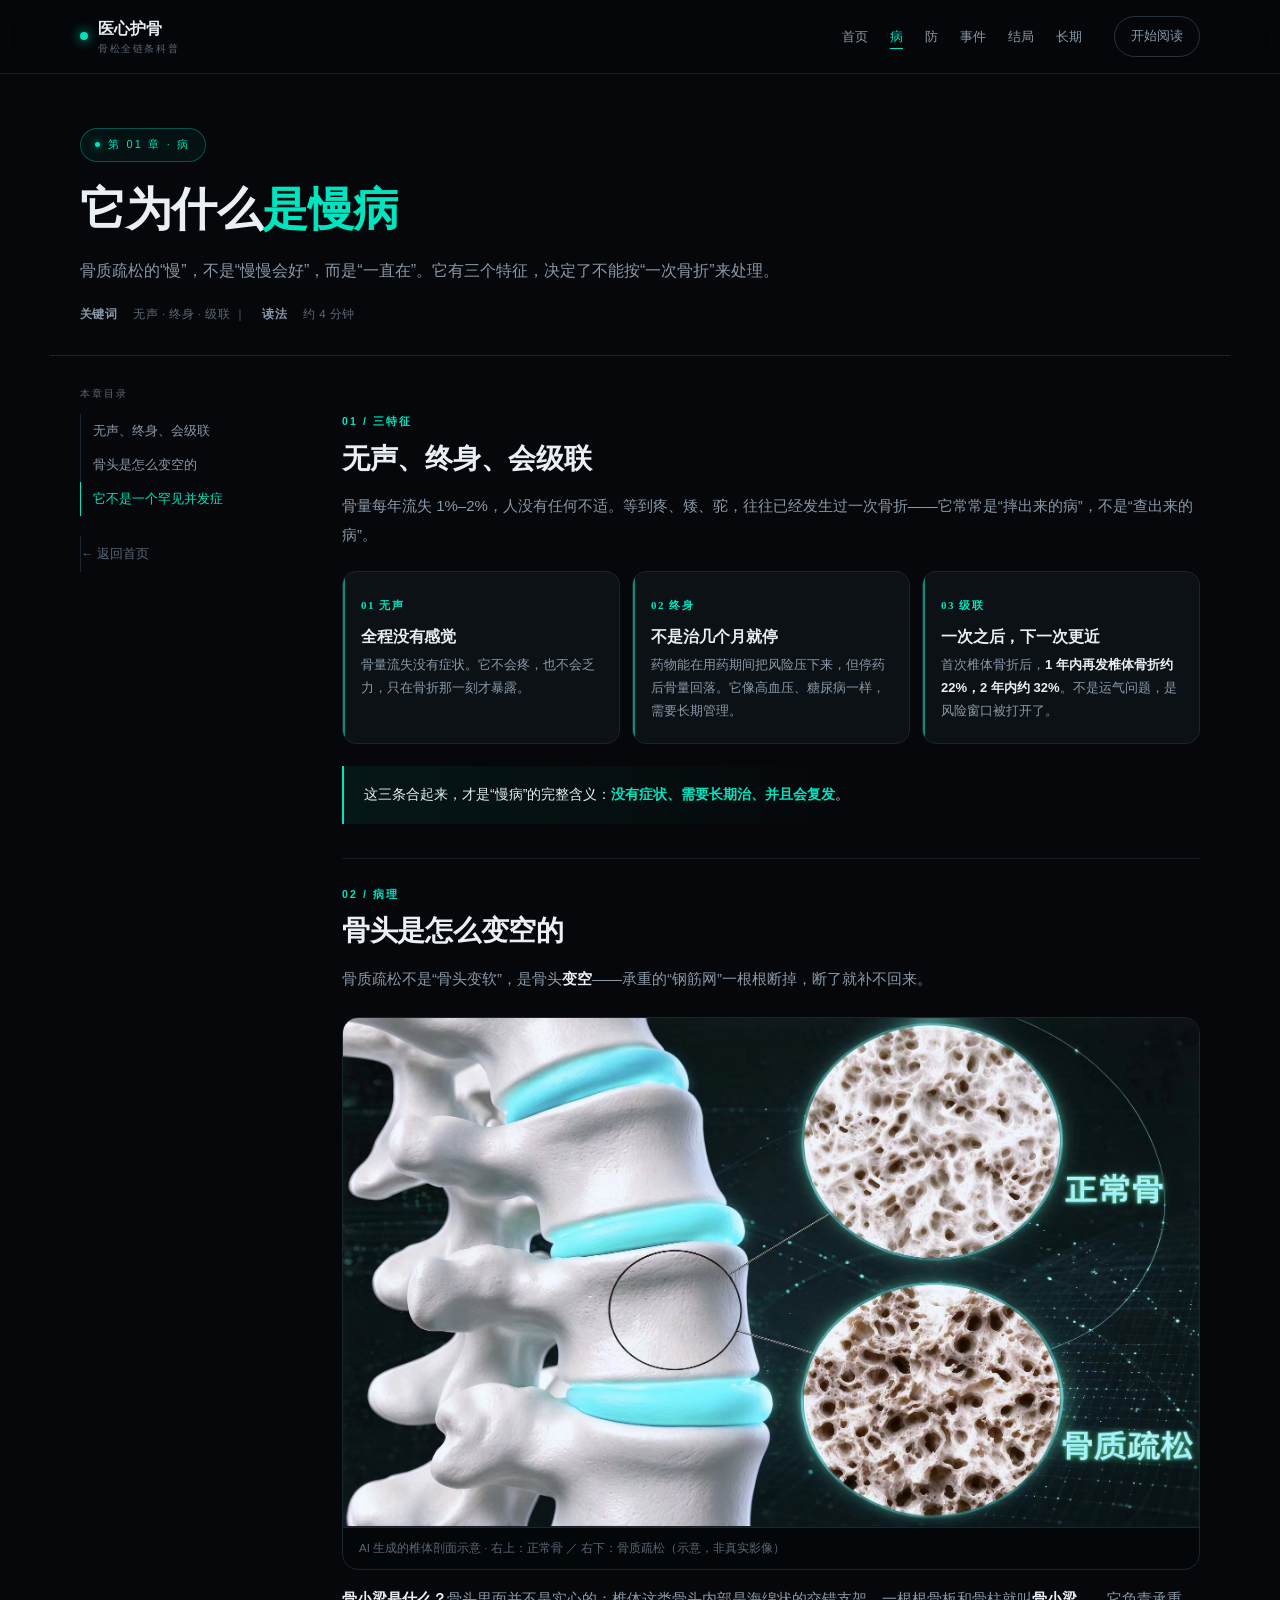
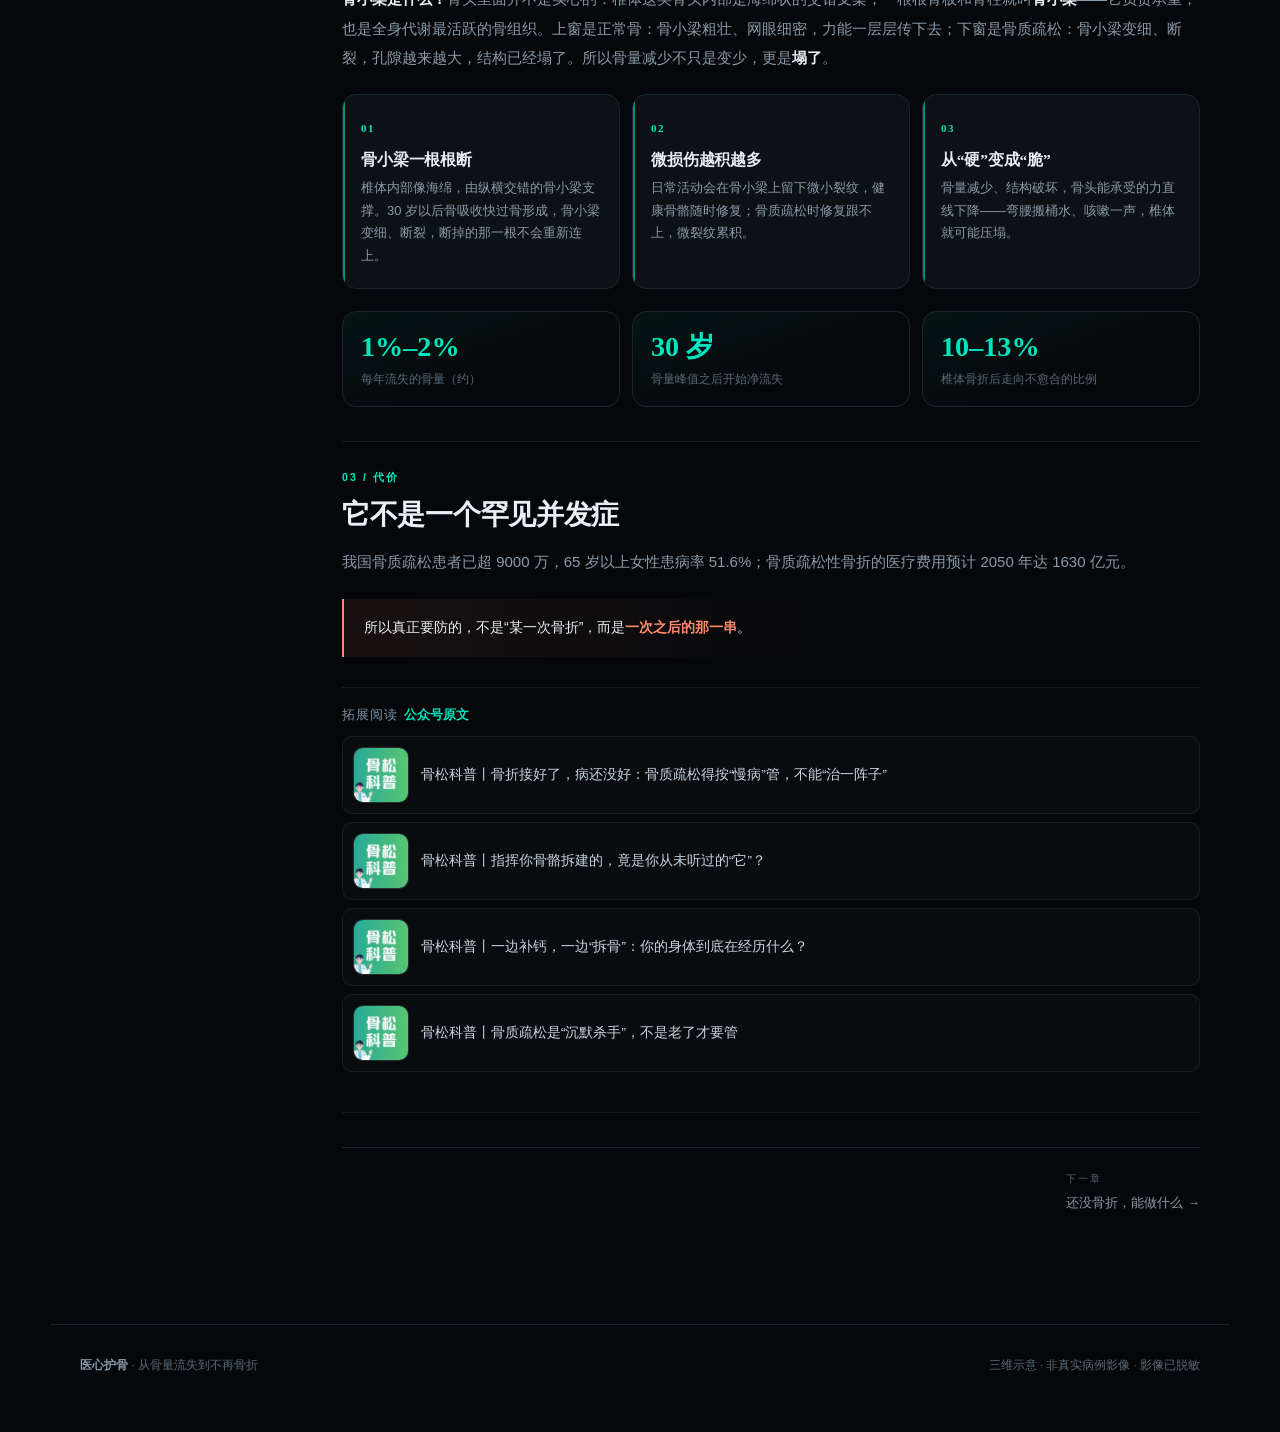
==== ch1.html @ b63da4af "推文页：加 JS 兜底窄屏样式，卡片链接加版本号防缓存" ====
<!DOCTYPE html>
<html lang="zh-CN">
<head>
<meta charset="utf-8">
<meta name="viewport" content="width=device-width,initial-scale=1,viewport-fit=cover">
<title>01 病 · 它为什么是慢病 | 从骨量流失到不再骨折</title>
<meta name="description" content="骨质疏松的三个特征：无声、终身、会级联；以及骨头是怎么一点点变空的。">
<meta property="og:title" content="01 病 · 它为什么是慢病 | 从骨量流失到不再骨折">
<meta property="og:description" content="骨质疏松的三个特征：无声、终身、会级联；以及骨头是怎么一点点变空的。">
<meta property="og:image" content="assets/hero_poster.jpg">
<link rel="stylesheet" href="assets/css/site.css">
<style>
.extread{margin:30px 0 6px;border-top:1px solid rgba(255,255,255,.08);padding-top:16px}
.extread-hd{font-size:12.5px;letter-spacing:.08em;color:#7E93A6;margin-bottom:10px}
.extread-hd b{color:#00E5C0;font-weight:600;margin-left:6px;letter-spacing:0}
.extread ul{list-style:none;margin:0;padding:0;display:grid;gap:8px}
.extread li a{display:flex;gap:10px;justify-content:space-between;align-items:baseline;
 font-size:13.5px;line-height:1.6;color:#C7D5E1;text-decoration:none;padding:10px 12px;
 border:1px solid rgba(255,255,255,.07);border-radius:10px;background:rgba(255,255,255,.02);
 transition:border-color .2s,color .2s}
.extread li a:hover{color:#EAF0F5;border-color:rgba(0,229,192,.35)}
.extread li a i{font-style:normal;color:#4E6072;font-size:11.5px;flex:none}
</style>

<style>
.extread li a.wxcard{display:flex;gap:12px;align-items:center;padding:10px;text-decoration:none}
.extread li a.wxcard img{width:56px;height:74px;object-fit:cover;object-position:top;
 border-radius:6px;border:1px solid rgba(255,255,255,.1);flex:none;background:#111820}
.extread li a.wxcard span.t{flex:1;font-size:13.5px;line-height:1.55;color:#C7D5E1}
.extread li a.wxcard i{font-style:normal;color:#4E6072;font-size:11px;flex:none}
.extread li a.wxcard:hover span.t{color:#EAF0F5}
.extread li a.wxcard:hover img{border-color:rgba(0,229,192,.4)}
</style>
<style>
.wxview{position:fixed;inset:0;z-index:9999;background:#070A0F;display:none;flex-direction:column}
.wxview.on{display:flex}
.wxview-bar{flex:none;display:flex;align-items:center;justify-content:space-between;
 padding:12px 16px;border-bottom:1px solid rgba(255,255,255,.08);font-size:13px;
 color:#8A99A8;background:#070A0F}
.wxview-bar b{color:#E9EFF4;font-weight:600;font-size:13.5px}
.wxview-bar button{background:none;border:0;color:#00E5C0;font-size:20px;line-height:1;padding:4px 8px;cursor:pointer}
.wxview-body{flex:1;overflow-y:auto;-webkit-overflow-scrolling:touch;background:#070A0F}
.wxview-body{max-width:100vw;overflow-x:hidden}
.wxview-body img{display:block !important;width:100vw !important;max-width:100vw !important;height:auto !important;margin:0 auto}
.wxview-tip{flex:none;text-align:center;font-size:11.5px;color:#4E6072;padding:8px 0 14px}
</style>
<style>
.extread li a.wxcard img.wxlogo{width:56px;height:56px;object-fit:cover;object-position:top;
 border-radius:10px;border:1px solid rgba(255,255,255,.1);flex:none;background:#0d1a17}
</style>
</head>
<body>
<div id="bar"></div>
<header>
  <nav class="nav">
    <a class="logo" href="index.html"><i></i><span>医心护骨<small>骨松全链条科普</small></span></a>
    <ul>
        <li><a href="index.html">首页</a></li>
        <li><a href="ch1.html" class="on">病</a></li>
        <li><a href="ch2.html">防</a></li>
        <li><a href="ch3.html">事件</a></li>
        <li><a href="ch4.html">结局</a></li>
        <li><a href="ch5.html">长期</a></li>
    </ul>
    <a class="ghostbtn" href="ch1.html">开始阅读</a>
  </nav>
</header>


<main>
  <div class="pagehead">
    <span class="eyebrow"><i></i>第 01 章 · 病</span>
    <h1>它为什么<em>是慢病</em></h1>
    <p class="lead">骨质疏松的“慢”，不是“慢慢会好”，而是“一直在”。它有三个特征，决定了不能按“一次骨折”来处理。</p>
    <div class="meta"><b>关键词</b> 无声 · 终身 · 级联 ｜ <b>读法</b> 约 4 分钟</div>
  </div>

  <div class="layout">
    <aside class="toc">
      <div class="t">本章目录</div>
      <a href="#s1">无声、终身、会级联</a>
      <a href="#s2">骨头是怎么变空的</a>
      <a href="#s3">它不是一个罕见并发症</a>
      <a class="back" href="index.html">← 返回首页</a>
    </aside>
    <div class="content">

      <section class="sec" id="s1">
        <div class="kicker">01 / 三特征</div>
        <h2>无声、终身、会级联</h2>
        <p class="p">骨量每年流失 1%–2%，人没有任何不适。等到疼、矮、驼，往往已经发生过一次骨折——它常常是“摔出来的病”，不是“查出来的病”。</p>
        <div class="cards">
          <div class="card"><span class="idx">01 无声</span><h3>全程没有感觉</h3><p>骨量流失没有症状。它不会疼，也不会乏力，只在骨折那一刻才暴露。</p></div>
          <div class="card"><span class="idx">02 终身</span><h3>不是治几个月就停</h3><p>药物能在用药期间把风险压下来，但停药后骨量回落。它像高血压、糖尿病一样，需要长期管理。</p></div>
          <div class="card"><span class="idx">03 级联</span><h3>一次之后，下一次更近</h3><p>首次椎体骨折后，<b>1 年内再发椎体骨折约 22%，2 年内约 32%</b>。不是运气问题，是风险窗口被打开了。</p></div>
        </div>
        <div class="callout">这三条合起来，才是“慢病”的完整含义：<b>没有症状、需要长期治、并且会复发</b>。</div>
      </section>
      <section class="sec" id="s2">
        <div class="kicker">02 / 病理</div>
        <h2>骨头是怎么变空的</h2>
        <p class="p">骨质疏松不是“骨头变软”，是骨头<b>变空</b>——承重的“钢筋网”一根根断掉，断了就补不回来。</p>
        <figure class="fig">
          <img src="assets/trabeculae.jpg" alt="AI 生成的椎体剖面示意图：右上圆窗为正常骨（骨小梁致密），右下圆窗为骨质疏松（骨小梁稀疏、断裂、孔隙变大）">
          <figcaption>AI 生成的椎体剖面示意 · 右上：正常骨 ／ 右下：骨质疏松（示意，非真实影像）</figcaption>
        </figure>
        <p class="p"><b>骨小梁是什么？</b>骨头里面并不是实心的：椎体这类骨头内部是海绵状的交错支架，一根根骨板和骨柱就叫<b>骨小梁</b>——它负责承重，也是全身代谢最活跃的骨组织。上窗是正常骨：骨小梁粗壮、网眼细密，力能一层层传下去；下窗是骨质疏松：骨小梁变细、断裂，孔隙越来越大，结构已经塌了。所以骨量减少不只是变少，更是<b>塌了</b>。</p>
        <div class="cards">
          <div class="card"><span class="idx">01</span><h3>骨小梁一根根断</h3><p>椎体内部像海绵，由纵横交错的骨小梁支撑。30 岁以后骨吸收快过骨形成，骨小梁变细、断裂，断掉的那一根不会重新连上。</p></div>
          <div class="card"><span class="idx">02</span><h3>微损伤越积越多</h3><p>日常活动会在骨小梁上留下微小裂纹，健康骨骼随时修复；骨质疏松时修复跟不上，微裂纹累积。</p></div>
          <div class="card"><span class="idx">03</span><h3>从“硬”变成“脆”</h3><p>骨量减少、结构破坏，骨头能承受的力直线下降——弯腰搬桶水、咳嗽一声，椎体就可能压塌。</p></div>
        </div>
        <div class="kpi">
          <div class="k"><div class="v">1%–2%</div><div class="d">每年流失的骨量（约）</div></div>
          <div class="k"><div class="v">30 岁</div><div class="d">骨量峰值之后开始净流失</div></div>
          <div class="k"><div class="v">10–13%</div><div class="d">椎体骨折后走向不愈合的比例</div></div>
        </div>
      </section>
      <section class="sec" id="s3">
        <div class="kicker">03 / 代价</div>
        <h2>它不是一个罕见并发症</h2>
        <p class="p">我国骨质疏松患者已超 9000 万，65 岁以上女性患病率 51.6%；骨质疏松性骨折的医疗费用预计 2050 年达 1630 亿元。</p>
        <div class="callout warn">所以真正要防的，不是“某一次骨折”，而是<b>一次之后的那一串</b>。</div>
              <div class="extread">
          <div class="extread-hd">拓展阅读<b>公众号原文</b></div>
          <ul>
            <li><a class="wxcard" href="wx/view.html?i=03&back=../ch1.html&v=3" ><img src="wx/logo.png" alt="" loading="lazy" class="wxlogo"><span class="t">骨松科普丨骨折接好了，病还没好：骨质疏松得按“慢病”管，不能“治一阵子”</span></a></li>
            <li><a class="wxcard" href="wx/view.html?i=25&back=../ch1.html&v=3" ><img src="wx/logo.png" alt="" loading="lazy" class="wxlogo"><span class="t">骨松科普丨指挥你骨骼拆建的，竟是你从未听过的“它”？</span></a></li>
            <li><a class="wxcard" href="wx/view.html?i=21&back=../ch1.html&v=3" ><img src="wx/logo.png" alt="" loading="lazy" class="wxlogo"><span class="t">骨松科普丨一边补钙，一边“拆骨”：你的身体到底在经历什么？</span></a></li>
            <li><a class="wxcard" href="wx/view.html?i=06&back=../ch1.html&v=3" ><img src="wx/logo.png" alt="" loading="lazy" class="wxlogo"><span class="t">骨松科普丨骨质疏松是“沉默杀手”，不是老了才要管</span></a></li>
          </ul>
        </div>
      </section>

      <div class="nextprev">
        <span></span>
        <a href="ch2.html"><span class="lbl">下一章</span>还没骨折，能做什么 →</a>
      </div>
    </div>
  </div>
</main>

<footer>
  <div class="row">
    <div><b>医心护骨</b> · 从骨量流失到不再骨折</div>
    <div>三维示意 · 非真实病例影像 · 影像已脱敏</div>
  </div>
</footer>
<script src="assets/js/site.js"></script>
<div class="wxview" id="wxview" aria-hidden="true">
  <div class="wxview-bar"><b>公众号长图</b><button id="wxclose" aria-label="关闭">✕</button></div>
  <div class="wxview-body" id="wxbody"><img id="wximg" alt="公众号长图"></div>
  <div class="wxview-tip">上下滑动查看全文 · 点右上角 ✕ 关闭</div>
</div>
<script>
(function(){
  var v = document.getElementById('wxview'), img = document.getElementById('wximg'),
      body = document.getElementById('wxbody');
  if (!v) return;
  document.addEventListener('click', function(e){
    var a = e.target.closest && e.target.closest('a.wxcard');
    if (!a) return;
    var href = a.getAttribute('href') || '';
    if (!/\.jpe?g$/i.test(href)) return;
    e.preventDefault();
    img.src = href; body.scrollTop = 0;
    v.classList.add('on'); v.setAttribute('aria-hidden','false');
    document.body.style.overflow = 'hidden';
  });
  function close(){
    v.classList.remove('on'); v.setAttribute('aria-hidden','true');
    document.body.style.overflow = ''; img.removeAttribute('src');
  }
  document.getElementById('wxclose').addEventListener('click', close);
  document.addEventListener('keydown', function(e){ if (e.key === 'Escape') close(); });
})();
</script>

<script>
(function(){
  var KEY = 'wxScrollBack';
  // 打开长图前记录位置
  document.addEventListener('click', function(e){
    var a = e.target.closest && e.target.closest('a.wxcard');
    if (!a) return;
    try {
      sessionStorage.setItem(KEY, JSON.stringify({
        u: location.href.split('#')[0],
        y: window.scrollY || window.pageYOffset || 0
      }));
    } catch (err) {}
  });
  // 回到本页时还原
  try {
    var raw = sessionStorage.getItem(KEY);
    if (raw) {
      var s = JSON.parse(raw);
      if (s && s.u === location.href.split('#')[0]) {
        var go = function(){
          window.scrollTo(0, s.y || 0);
          document.documentElement.scrollTop = s.y || 0;
          document.body.scrollTop = s.y || 0;
        };
        go();
        setTimeout(go, 60);
        setTimeout(go, 220);
        sessionStorage.removeItem(KEY);
      }
    }
  } catch (err) {}
})();
</script>
</body>
</html>
---- assets/css/site.css ----
/* =========================================================
   从骨量流失到不再骨折 · 站点样式
   改配色只动 :root；改排版只动 .sec / .cards 等组件
   ========================================================= */
:root{
  --bg:#05070A; --bg2:#080C11; --panel:#0C1116; --panel2:#101821;
  --line:#1B2530; --line2:#26333F;
  --accent:#00E5C0; --accent-dim:rgba(0,229,192,.10);
  --text:#E9EFF4; --mute:#8A99A8; --dim:#5A6875; --warn:#FF8A6B;
  --serif:"Songti SC","Source Han Serif SC","Noto Serif SC","SimSun",serif;
  --sans:"Microsoft YaHei","PingFang SC","Hiragino Sans GB","Noto Sans SC","Segoe UI",Arial,sans-serif;
  --wrap:1180px;
}
*{margin:0;padding:0;box-sizing:border-box;-webkit-tap-highlight-color:transparent}
html{scroll-behavior:smooth;scroll-padding-top:90px}
body{background:var(--bg);color:var(--text);font-family:var(--sans)!important;line-height:1.8;overflow-x:clip;-webkit-font-smoothing:antialiased}
img,video{display:block;max-width:100%}
a{color:inherit;text-decoration:none}
button{font-family:inherit;color:inherit;background:none;border:none;cursor:pointer}
::selection{background:rgba(0,229,192,.25)}

/* ---------- 顶部 ---------- */
#bar{position:fixed;left:0;top:0;height:2px;width:0;background:linear-gradient(90deg,var(--accent),#48F0D2);z-index:200;box-shadow:0 0 12px rgba(0,229,192,.55)}
header{position:sticky;top:0;z-index:150;background:rgba(5,7,10,.78);backdrop-filter:blur(14px);border-bottom:1px solid rgba(27,37,48,.85)}
.nav{max-width:var(--wrap);margin:0 auto;padding:15px 30px;display:flex;align-items:center;gap:26px}
.logo{display:flex;align-items:center;gap:10px;font-family:var(--serif);font-size:15.5px;font-weight:700;white-space:nowrap}
.logo i{width:8px;height:8px;border-radius:50%;background:var(--accent);box-shadow:0 0 12px var(--accent);flex:none}
.logo small{display:block;font-family:var(--sans);font-size:10px;letter-spacing:.16em;color:var(--dim);font-weight:500;margin-top:-3px}
.nav ul{display:flex;gap:22px;margin-left:auto;list-style:none;font-size:13px;color:var(--mute)}
.nav ul a{padding:5px 0;position:relative;transition:color .25s}
.nav ul a::after{content:"";position:absolute;left:0;right:100%;bottom:0;height:1px;background:var(--accent);transition:right .3s}
.nav ul a:hover{color:var(--text)}
.nav ul a:hover::after{right:0}
.nav ul a.on{color:var(--accent)}
.nav ul a.on::after{right:0}
.nav .ghostbtn{margin-left:6px;padding:8px 16px;border-radius:999px;border:1px solid var(--line2);font-size:12.5px;color:var(--mute);transition:.2s}
.nav .ghostbtn:hover{border-color:rgba(0,229,192,.5);color:var(--accent)}

/* ---------- 通用 ---------- */
.wrap{max-width:var(--wrap);margin:0 auto;padding:0 30px}
.eyebrow{display:inline-flex;align-items:center;gap:8px;font-size:11px;letter-spacing:.2em;color:var(--accent);border:1px solid rgba(0,229,192,.32);border-radius:999px;padding:6px 14px;background:rgba(0,229,192,.05)}
.eyebrow i{width:5px;height:5px;border-radius:50%;background:var(--accent);box-shadow:0 0 9px var(--accent)}
h1,h2,h3{font-family:var(--serif);font-weight:900;letter-spacing:-.01em;line-height:1.3}
h1 em,h2 em,h3 em{font-style:normal;color:var(--accent)}
.lead{color:var(--mute);font-size:16px;line-height:1.9}
.lead b{color:var(--text);font-weight:600}

/* ---------- 首页 ---------- */
.hero{max-width:var(--wrap);margin:0 auto;padding:64px 30px 26px;display:grid;grid-template-columns:1.02fr .98fr;gap:56px;align-items:center;position:relative}
.hero::before{content:"";position:absolute;inset:-14% 0 auto auto;width:min(600px,74vw);height:600px;background:radial-gradient(circle,rgba(0,229,192,.10),transparent 62%);pointer-events:none}
.hero h1{font-size:clamp(34px,4.2vw,60px);margin-top:22px}
.hero h1 em{display:block}
.hero .lead{margin-top:20px;max-width:33em}
.hero .cta{display:flex;gap:12px;margin-top:30px;flex-wrap:wrap}
.btn{padding:13px 26px;border-radius:999px;font-size:14px;font-weight:700;letter-spacing:.05em;background:var(--accent);color:#04110E;box-shadow:0 8px 24px rgba(0,229,192,.2);transition:.22s}
.btn:hover{transform:translateY(-2px);box-shadow:0 14px 30px rgba(0,229,192,.3)}
.btn.ghost{background:none;color:var(--text);border:1px solid var(--line2);box-shadow:none}
.btn.ghost:hover{border-color:rgba(0,229,192,.5);color:var(--accent)}
.stage{position:relative;border:1px solid var(--line);border-radius:22px;overflow:hidden;background:linear-gradient(180deg,#0A1017,#04070A);aspect-ratio:4/5;box-shadow:0 26px 70px rgba(0,0,0,.5)}
.stage video,.stage img{width:100%;height:100%;object-fit:cover}
.stage .cap{position:absolute;left:14px;bottom:12px;font-size:10.5px;letter-spacing:.08em;color:#9FB0BD;padding:5px 11px;border-radius:999px;background:rgba(5,7,10,.72);border:1px solid rgba(27,37,48,.9)}
.stage .badge{position:absolute;right:14px;top:14px;font-size:10px;letter-spacing:.14em;color:var(--accent);padding:5px 10px;border-radius:999px;background:rgba(0,229,192,.08);border:1px solid rgba(0,229,192,.3)}

.stats{max-width:var(--wrap);margin:26px auto 0;padding:0 30px;display:grid;grid-template-columns:repeat(4,1fr);border-top:1px solid var(--line);border-bottom:1px solid var(--line)}
.stat{padding:24px 20px;border-left:1px solid var(--line)}
.stat:first-child{border-left:none}
.stat .n{font-family:var(--serif);font-size:clamp(24px,2.4vw,34px);font-weight:900;color:var(--accent);line-height:1.15}
.stat .n small{font-size:.45em;margin-left:2px}
.stat .l{margin-top:7px;font-size:11.5px;color:var(--dim);line-height:1.6}

.block{max-width:var(--wrap);margin:0 auto;padding:82px 30px 10px}
.hd{display:flex;align-items:flex-end;justify-content:space-between;gap:24px;flex-wrap:wrap}
.hd h2{font-size:clamp(24px,2.7vw,36px)}
.hd p{font-size:12.5px;color:var(--dim);max-width:32em}
.chapters{margin-top:32px;display:grid;grid-template-columns:repeat(5,1fr);gap:12px}
.ch{position:relative;border:1px solid var(--line);border-radius:16px;padding:20px 18px 22px;background:linear-gradient(170deg,var(--panel),var(--bg2));transition:.26s;overflow:hidden}
.ch::before{content:"";position:absolute;left:0;top:0;bottom:0;width:2px;background:var(--accent);opacity:.55;transition:.26s}
.ch:hover{transform:translateY(-4px);border-color:rgba(0,229,192,.42);box-shadow:0 16px 36px rgba(0,0,0,.45)}
.ch:hover::before{opacity:1}
.ch .k{font-size:10.5px;letter-spacing:.2em;color:var(--accent);font-weight:700}
.ch h3{font-size:16px;margin-top:10px;line-height:1.45}
.ch p{font-size:12px;color:var(--dim);margin-top:8px;line-height:1.7}
.ch .no{position:absolute;right:14px;top:12px;font-family:var(--serif);font-size:28px;font-weight:900;color:rgba(255,255,255,.085)}

/* ---------- 章节页 ---------- */
.pagehead{max-width:var(--wrap);margin:0 auto;padding:54px 30px 8px;border-bottom:1px solid var(--line)}
.pagehead h1{font-size:clamp(30px,3.6vw,48px);margin-top:18px}
.pagehead .lead{margin-top:16px;max-width:44em}
.pagehead .meta{margin-top:18px;display:flex;gap:16px;flex-wrap:wrap;font-size:11.5px;color:var(--dim);letter-spacing:.04em;padding-bottom:22px}
.pagehead .meta b{color:var(--mute);font-weight:600}

.layout{max-width:var(--wrap);margin:0 auto;padding:30px 30px 40px;display:grid;grid-template-columns:210px 1fr;gap:52px;align-items:start}
.toc{position:sticky;top:96px;font-size:12.5px;line-height:1.6}
.toc .t{font-size:10px;letter-spacing:.2em;color:var(--dim);margin-bottom:12px}
.toc a{display:block;padding:7px 0 7px 12px;color:var(--mute);border-left:1px solid var(--line);transition:.2s}
.toc a:hover{color:var(--text)}
.toc a.on{color:var(--accent);border-left-color:var(--accent)}
.toc .back{margin-top:20px;padding:8px 0;color:var(--dim)}
.toc .back:hover{color:var(--accent)}

.sec{padding:26px 0 34px;border-bottom:1px solid rgba(27,37,48,.65)}
.sec:last-child{border-bottom:none}
.sec .kicker{font-size:10.5px;letter-spacing:.2em;color:var(--accent);font-weight:700}
.sec h2{font-size:clamp(21px,2.2vw,28px);margin-top:10px}
.sec .p{margin-top:14px;color:var(--mute);font-size:15px;line-height:1.95;max-width:62em}
.sec .p b{color:var(--text);font-weight:600}
.sec .p + .p{margin-top:10px}

.cards{display:grid;grid-template-columns:repeat(3,1fr);gap:12px;margin-top:22px}
.cards.two{grid-template-columns:repeat(2,1fr)}
.card{border:1px solid var(--line);background:var(--panel);border-radius:14px;padding:18px 18px 20px;position:relative;overflow:hidden}
.card::before{content:"";position:absolute;left:0;top:0;bottom:0;width:2px;background:var(--accent);opacity:.6}
.card .idx{font-family:var(--serif);font-size:11px;letter-spacing:.14em;color:var(--accent);font-weight:700}
.card h3{font-size:15.5px;margin-top:8px}
.card p{font-size:13px;color:var(--mute);margin-top:7px;line-height:1.75}
.card p b{color:var(--text)}

.kpi{display:grid;grid-template-columns:repeat(3,1fr);gap:12px;margin-top:22px}
.kpi .k{border:1px solid var(--line);border-radius:14px;padding:18px;background:linear-gradient(160deg,rgba(0,229,192,.06),transparent 70%)}
.kpi .k .v{font-family:var(--serif);font-size:clamp(22px,2.2vw,30px);font-weight:900;color:var(--accent);line-height:1.2}
.kpi .k .v small{font-size:.45em;margin-left:2px}
.kpi .k .d{font-size:11.5px;color:var(--dim);margin-top:6px;line-height:1.6}

.callout{margin-top:22px;border-left:2px solid var(--accent);background:linear-gradient(90deg,rgba(0,229,192,.07),transparent 60%);padding:16px 20px;border-radius:0 12px 12px 0;font-size:14px;color:var(--text);line-height:1.85}
.callout b{color:var(--accent)}
.callout.warn{border-left-color:var(--warn);background:linear-gradient(90deg,rgba(255,138,107,.08),transparent 60%)}
.callout.warn b{color:var(--warn)}

.fig{margin-top:24px;border:1px solid var(--line);border-radius:16px;overflow:hidden;background:#04070A}
.fig img,.fig video{width:100%;display:block}
.fig figcaption{padding:11px 16px;font-size:11.5px;color:var(--dim);border-top:1px solid var(--line);line-height:1.7}
.fig.two{display:grid;grid-template-columns:1fr 1fr;gap:1px;background:var(--line)}
.fig.two > *{background:#04070A}

.tl{margin-top:22px;display:grid;gap:10px}
.tl .node{position:relative;border:1px solid var(--line);border-radius:12px;padding:14px 18px;background:var(--panel)}
.tl .node.hot{border-color:rgba(0,229,192,.45);background:linear-gradient(160deg,rgba(0,229,192,.07),var(--panel))}
.tl .when{font-size:10.5px;letter-spacing:.16em;color:var(--accent);font-weight:700}
.tl .what{font-size:14.5px;font-weight:600;margin-top:5px}
.tl .note{font-size:12.5px;color:var(--dim);margin-top:4px;line-height:1.7}

.path{margin-top:22px;display:grid;gap:10px}
.path .step{display:grid;grid-template-columns:22px 1fr;gap:4px 12px;align-items:start}
.path .step .n{width:21px;height:21px;border-radius:50%;border:1px solid rgba(0,229,192,.45);color:var(--accent);font-size:11px;display:flex;align-items:center;justify-content:center;margin-top:3px}
.path .step b{display:block;font-size:14px;font-weight:600}
.path .step span{display:block;font-size:12.5px;color:var(--dim);line-height:1.7}

.check{margin-top:20px;display:grid;gap:8px}
.check label{display:flex;gap:11px;align-items:flex-start;border:1px solid var(--line);border-radius:11px;padding:12px 15px;font-size:13.5px;color:var(--mute);cursor:pointer;background:var(--panel);transition:.2s}
.check label:hover{border-color:rgba(0,229,192,.35)}
.check input{appearance:none;width:16px;height:16px;border-radius:4px;border:1px solid var(--line2);margin-top:3px;flex:none;transition:.2s;position:relative}
.check input:checked{background:var(--accent);border-color:var(--accent)}
.check input:checked::after{content:"";position:absolute;left:4px;top:1px;width:5px;height:9px;border-right:2px solid #04110E;border-bottom:2px solid #04110E;transform:rotate(42deg)}
.check label:has(input:checked){color:var(--text);border-color:rgba(0,229,192,.45)}
#checkResult{margin-top:16px;font-size:13px;color:var(--accent);min-height:1.4em}

.nextprev{margin-top:34px;display:flex;justify-content:space-between;gap:14px;border-top:1px solid var(--line);padding-top:22px}
.nextprev a{font-size:13px;color:var(--mute);transition:.2s}
.nextprev a:hover{color:var(--accent)}
.nextprev .lbl{display:block;font-size:10px;letter-spacing:.18em;color:var(--dim);margin-bottom:3px}

footer{max-width:var(--wrap);margin:70px auto 0;padding:30px 30px 56px;border-top:1px solid var(--line);color:var(--dim);font-size:11.5px}
footer .row{display:flex;justify-content:space-between;gap:20px;flex-wrap:wrap}
footer b{color:var(--mute);font-weight:600}

/* ---------- 响应式 ---------- */
@media (max-width:1080px){
  .hero{grid-template-columns:1fr;gap:36px;padding-top:44px}
  .stage{aspect-ratio:16/12;max-width:520px}
  .chapters{grid-template-columns:repeat(3,1fr)}
  .cards{grid-template-columns:1fr}
  .kpi{grid-template-columns:1fr}
  .layout{grid-template-columns:1fr;gap:0}
  .toc{display:none}
  .nav ul{display:none}
}
@media (max-width:720px){
  .wrap,.hero,.pagehead,.block,.stats,footer{padding-left:18px;padding-right:18px}
  .nav{padding:12px 18px}
  .stats{grid-template-columns:1fr 1fr}
  .stat:nth-child(3){border-left:none}
  .chapters{grid-template-columns:1fr 1fr;gap:10px}
  .fig.two{grid-template-columns:1fr}
  h1{font-size:clamp(28px,8vw,36px)}
}

/* ---------- 相片墙 ---------- */
.wall{margin:24px 0 4px;padding:6px;border:1px solid var(--line);border-radius:16px;
  background:#04070A;display:grid;grid-template-columns:repeat(3,1fr);gap:6px}
.wall > div{overflow:hidden;border-radius:10px;background:#0A0F14}
.wall > .w-hero{grid-column:1 / -1;aspect-ratio:16/8}
.wall > .w-tile{aspect-ratio:4/3}
.wall img{width:100%;height:100%;object-fit:cover;display:block}
.wall > div:last-of-type{grid-column:1 / -1;aspect-ratio:16/7}
.wall figcaption{grid-column:1 / -1;padding:8px 8px 2px;font-size:11.5px;color:var(--dim)}
@media (max-width:720px){
  .wall{grid-template-columns:1fr 1fr}
  .wall > .w-hero{aspect-ratio:16/10}
}



/* ===== 相片墙：多排墙 + 大荧幕立体效果 + 拖动 ===== */
.gallery{margin:24px 0 4px;border:1px solid var(--line);border-radius:18px;
  background:radial-gradient(120% 140% at 50% 0%,#0A1017,#04070A 70%);
  overflow:hidden;position:relative}
.gallery::before,.gallery::after{content:"";position:absolute;top:0;bottom:44px;width:46px;
  pointer-events:none;z-index:3}
.gallery::before{left:0;background:linear-gradient(90deg,rgba(4,7,10,.97),rgba(4,7,10,0))}
.gallery::after{right:0;background:linear-gradient(270deg,rgba(4,7,10,.97),rgba(4,7,10,0))}
.gallery figcaption{grid-column:auto}
.gallery-track{display:grid;grid-auto-flow:column;grid-template-rows:repeat(3,auto);
  grid-auto-columns:calc((100% - 30px) / 4);gap:14px;padding:20px 26px;
  overflow-x:auto;overflow-y:hidden;scrollbar-width:none;
  -webkit-overflow-scrolling:touch;cursor:grab;perspective:1000px}
.gallery-track::-webkit-scrollbar{display:none}
.gallery-track.dragging{cursor:grabbing;user-select:none}
.shot{border-radius:10px;overflow:hidden;background:#0A0F14;aspect-ratio:4/3;
  transform-origin:center center;will-change:transform;
  box-shadow:0 6px 18px rgba(0,0,0,.45);transition:box-shadow .2s}
.shot img{width:100%;height:100%;object-fit:cover;display:block;pointer-events:none}
.gallery figcaption{padding:4px 14px 8px;font-size:11px;color:var(--mute)}
/* 拖动条 */
.wallbar{display:flex;align-items:center;gap:10px;padding:2px 14px 12px}
.wbtn{width:26px;height:26px;border-radius:50%;border:1px solid rgba(0,229,192,.32);
  background:rgba(0,229,192,.06);color:var(--accent);font-size:15px;line-height:1;
  display:flex;align-items:center;justify-content:center;flex:none;cursor:pointer}
.wbtn:active{background:rgba(0,229,192,.18)}
.wrail{position:relative;flex:1;height:26px;border-radius:999px;background:#0A0F14;
  border:1px solid #1B2530;cursor:pointer;overflow:hidden}
.wrail::before{content:"";position:absolute;left:0;top:0;bottom:0;width:100%;
  background:repeating-linear-gradient(90deg,rgba(255,255,255,.05) 0 1px,transparent 1px 12px)}
.wthumb{position:absolute;top:3px;left:3px;height:18px;width:44px;border-radius:999px;
  background:linear-gradient(90deg,#00E5C0,#48F0D2);box-shadow:0 0 12px rgba(0,229,192,.5);
  cursor:grab;transition:width .1s}
.wthumb:active{cursor:grabbing}

@media (max-width:900px){
  .gallery-track{grid-auto-columns:calc((100% - 16px) / 3);gap:12px 8px;padding:24px 20px}
}



/* 全身骨骼图 + 部位标注（红色、进场依次点亮） */
.bodyfig{position:relative;margin:24px 0 4px;border:1px solid #1B2530;border-radius:16px;
  overflow:hidden;background:#000;--mk:#FF4D4D;--mk-rgb:255,77,77}
.bodyfig img{width:100%;display:block}
.bodyfig figcaption{padding:10px 14px;font-size:11px;line-height:1.7;color:#8A99A8;
  border-top:1px solid rgba(27,37,48,.85);background:rgba(10,15,20,.55)}

.mark{position:absolute;transform:translate(-50%,-50%);animation-fill-mode:both}
.bodyfig.pre .mark{opacity:0;transform:translate(-50%,-50%) scale(.25)}
.bodyfig.in .mark{animation:mkin .78s cubic-bezier(.2,.85,.25,1) both}
.bodyfig.in .mark:nth-of-type(2){animation-delay:.5s}
.bodyfig.in .mark:nth-of-type(3){animation-delay:1s}
@keyframes mkin{
  0%{opacity:0;transform:translate(-50%,-50%) scale(.25)}
  55%{opacity:1;transform:translate(-50%,-50%) scale(1.45)}
  100%{opacity:1;transform:translate(-50%,-50%) scale(1)}
}

/* 核心红点 + 双层水波 */
.mark i{position:relative;display:block;width:12px;height:12px;border-radius:50%;
  background:var(--mk);
  box-shadow:0 0 0 2px rgba(var(--mk-rgb),.35),0 0 22px rgba(var(--mk-rgb),.95),
    0 0 44px rgba(var(--mk-rgb),.45)}
.mark i::before,.mark i::after{content:"";position:absolute;left:50%;top:50%;
  width:34px;height:34px;margin:-17px 0 0 -17px;border-radius:50%;
  border:1px solid rgba(var(--mk-rgb),.7);animation:ripple 2.6s ease-out infinite}
.mark i::after{animation-delay:1.3s}
@keyframes ripple{
  0%{transform:scale(.45);opacity:.95}
  70%{opacity:.18}
  100%{transform:scale(2.1);opacity:0}
}

/* 引线 */
.mark::after{content:"";position:absolute;top:50%;left:9px;width:26px;height:1px;
  background:linear-gradient(90deg,rgba(var(--mk-rgb),.9),rgba(var(--mk-rgb),.05));
  transform:translateY(-50%)}
.mark.l::after{left:auto;right:9px;
  background:linear-gradient(270deg,rgba(var(--mk-rgb),.9),rgba(var(--mk-rgb),.05))}

/* 标签 */
.mark .lb{position:absolute;top:50%;left:40px;transform:translateY(-50%);white-space:nowrap;
  display:flex;align-items:baseline;gap:6px;
  padding:6px 12px;border-radius:10px;font-size:13px;line-height:1.35;
  background:rgba(14,6,8,.9);border:1px solid rgba(var(--mk-rgb),.55);
  box-shadow:0 6px 20px rgba(0,0,0,.6),0 0 14px rgba(var(--mk-rgb),.16) inset}
.mark.l .lb{left:auto;right:40px}
.mark .lb b{color:#FFE9E9;font-weight:800;letter-spacing:.02em}
.mark .lb em{font-style:normal;color:var(--mk);font-size:12px;font-weight:700}
@media (max-width:430px){
  .mark .lb{font-size:12px;padding:5px 9px;gap:5px}
  .mark .lb em{font-size:11px}
}

/* 踝泵视频块 */
.ankle{margin:26px 0 6px;border:1px solid #1B2530;border-radius:16px;overflow:hidden;
  background:linear-gradient(180deg,#0A1017,#06090D)}
.ankle-hd{display:flex;align-items:baseline;justify-content:space-between;gap:10px;
  padding:13px 16px;border-bottom:1px solid rgba(27,37,48,.9)}
.ankle-hd b{font-size:14px;letter-spacing:.01em;color:#E9EFF4}
.ankle-hd i{font-style:normal;font-size:11px;letter-spacing:.08em;color:#00E5C0}
.ankle-vid{width:100%;height:auto;aspect-ratio:1/1;display:block;background:#04070A}
.ankle p{padding:12px 16px 0;font-size:13px;line-height:1.9;color:#8A99A8}
.ankle p b{color:#E9EFF4}
.ankle .vnote{padding-top:8px;padding-bottom:14px;font-size:11.5px;color:#5E6C79}
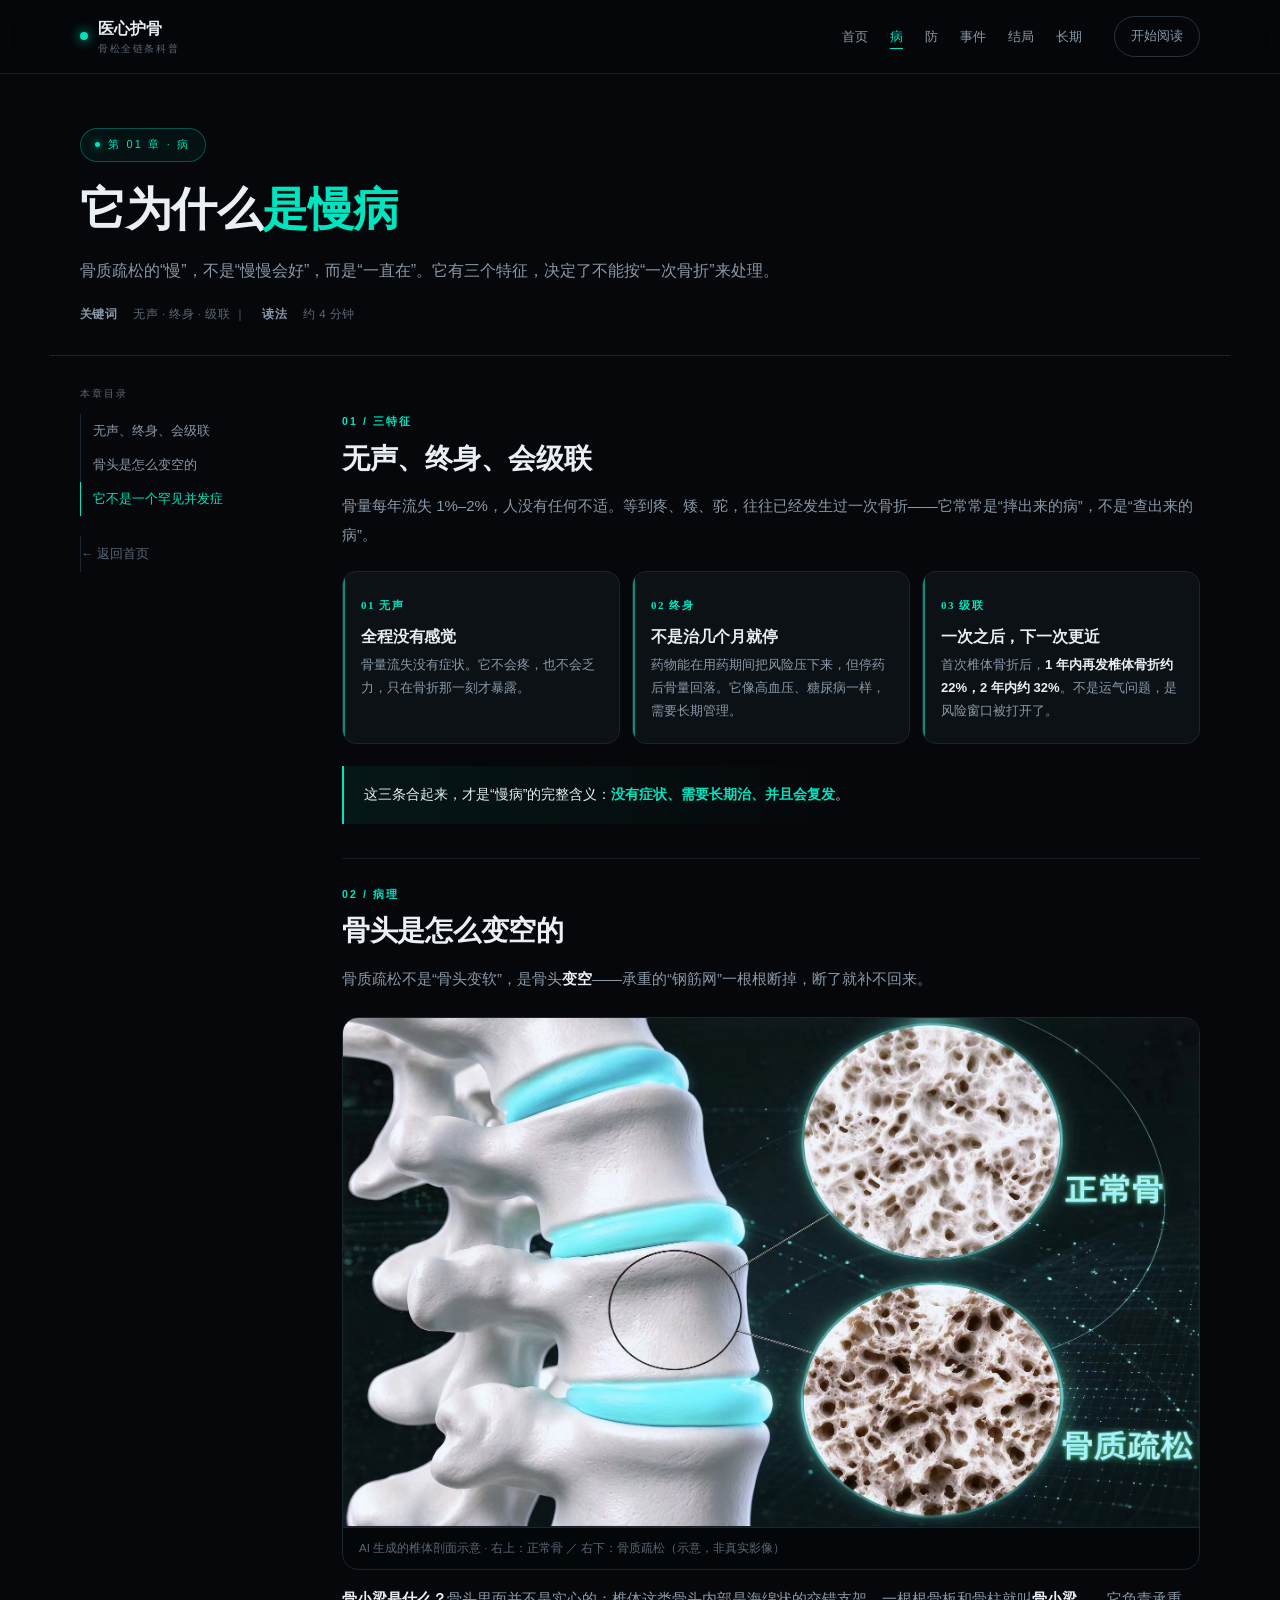
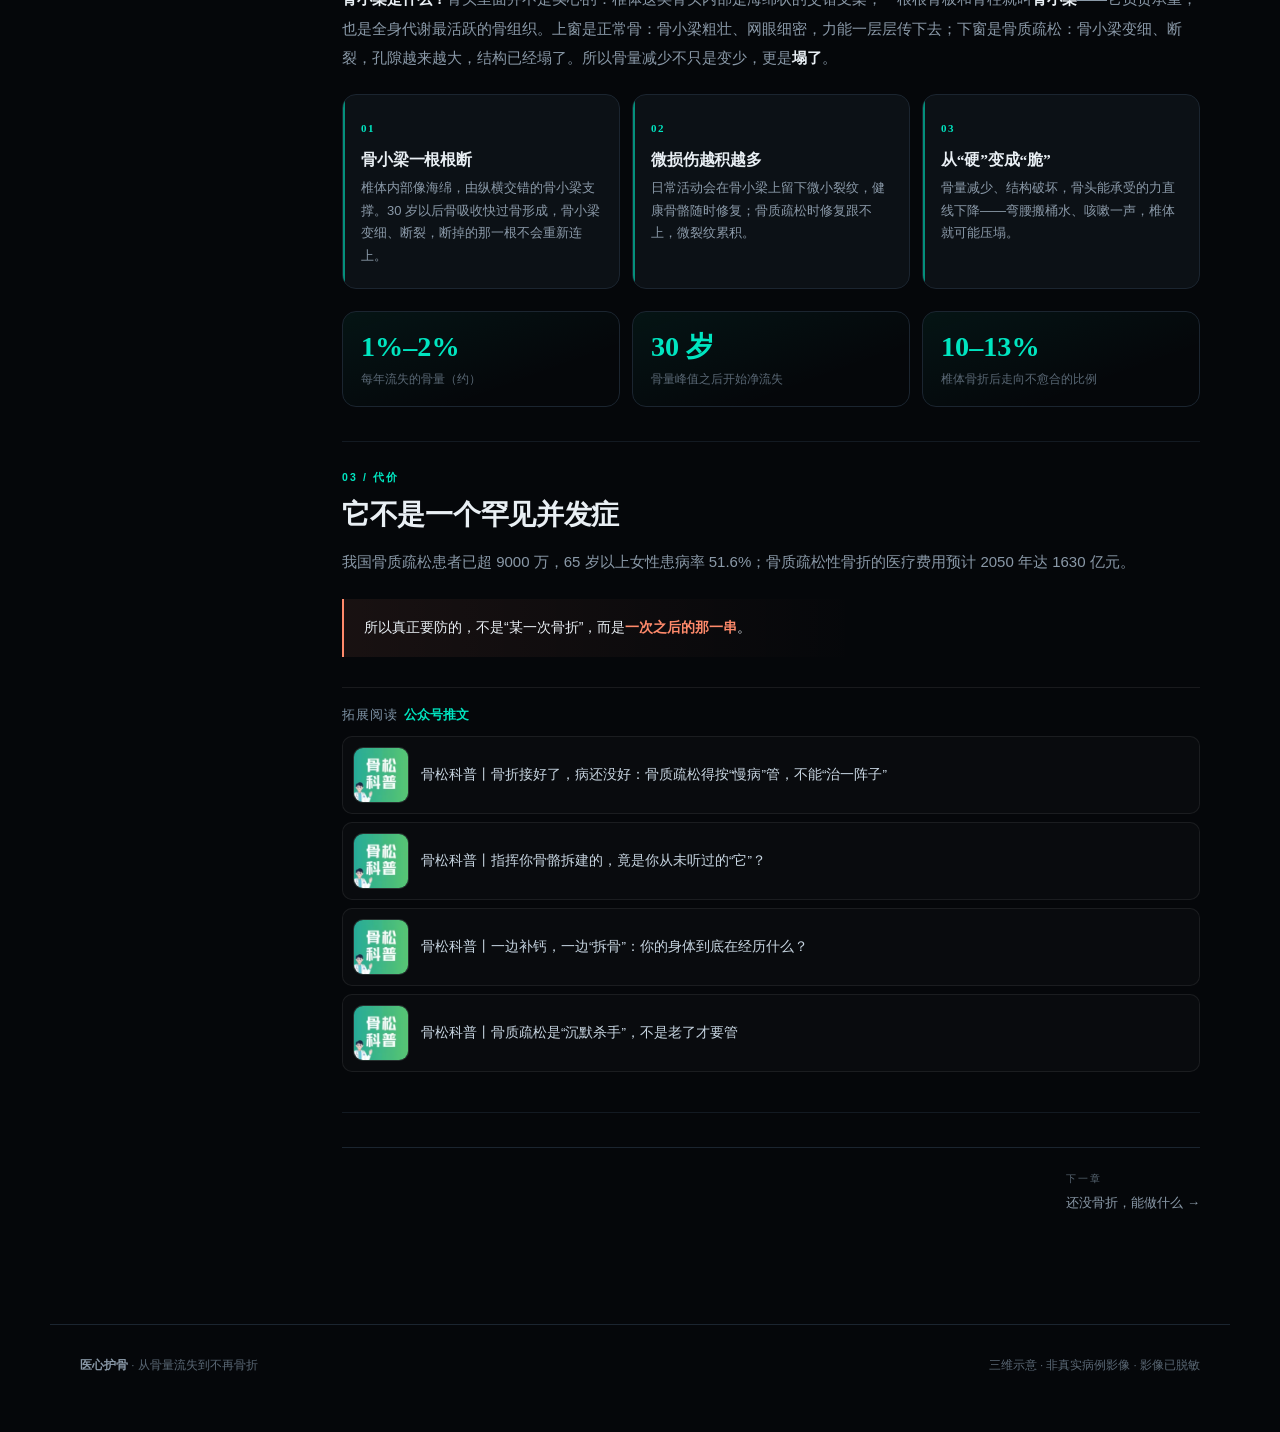
==== commit f184e4f0: "推文长图重出：去尾部作者/二维码，修复图片未加载导致的截断" ====
--- a/ch1.html
+++ b/ch1.html
@@ -122,7 +122,7 @@
         <p class="p">我国骨质疏松患者已超 9000 万，65 岁以上女性患病率 51.6%；骨质疏松性骨折的医疗费用预计 2050 年达 1630 亿元。</p>
         <div class="callout warn">所以真正要防的，不是“某一次骨折”，而是<b>一次之后的那一串</b>。</div>
               <div class="extread">
-          <div class="extread-hd">拓展阅读<b>公众号原文</b></div>
+          <div class="extread-hd">拓展阅读<b>公众号推文</b></div>
           <ul>
             <li><a class="wxcard" href="wx/view.html?i=03&back=../ch1.html&v=3" ><img src="wx/logo.png" alt="" loading="lazy" class="wxlogo"><span class="t">骨松科普丨骨折接好了，病还没好：骨质疏松得按“慢病”管，不能“治一阵子”</span></a></li>
             <li><a class="wxcard" href="wx/view.html?i=25&back=../ch1.html&v=3" ><img src="wx/logo.png" alt="" loading="lazy" class="wxlogo"><span class="t">骨松科普丨指挥你骨骼拆建的，竟是你从未听过的“它”？</span></a></li>
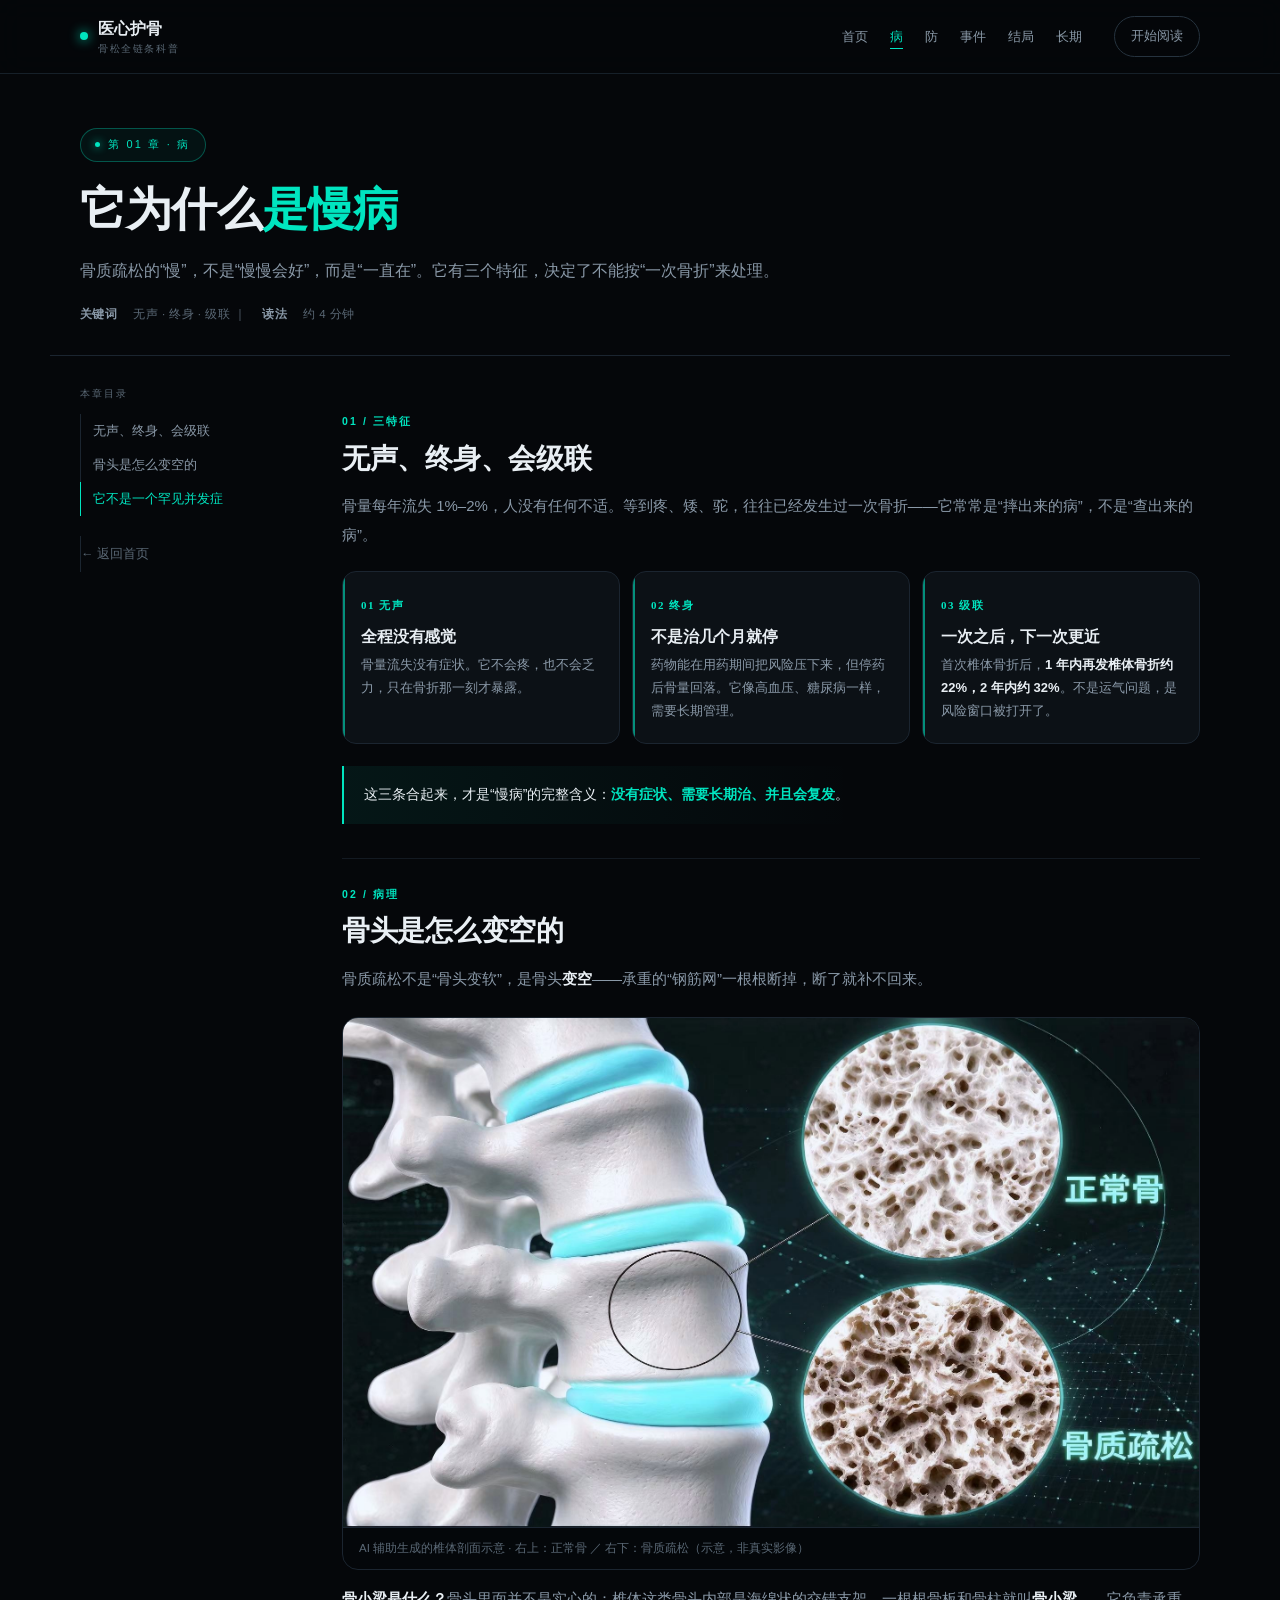
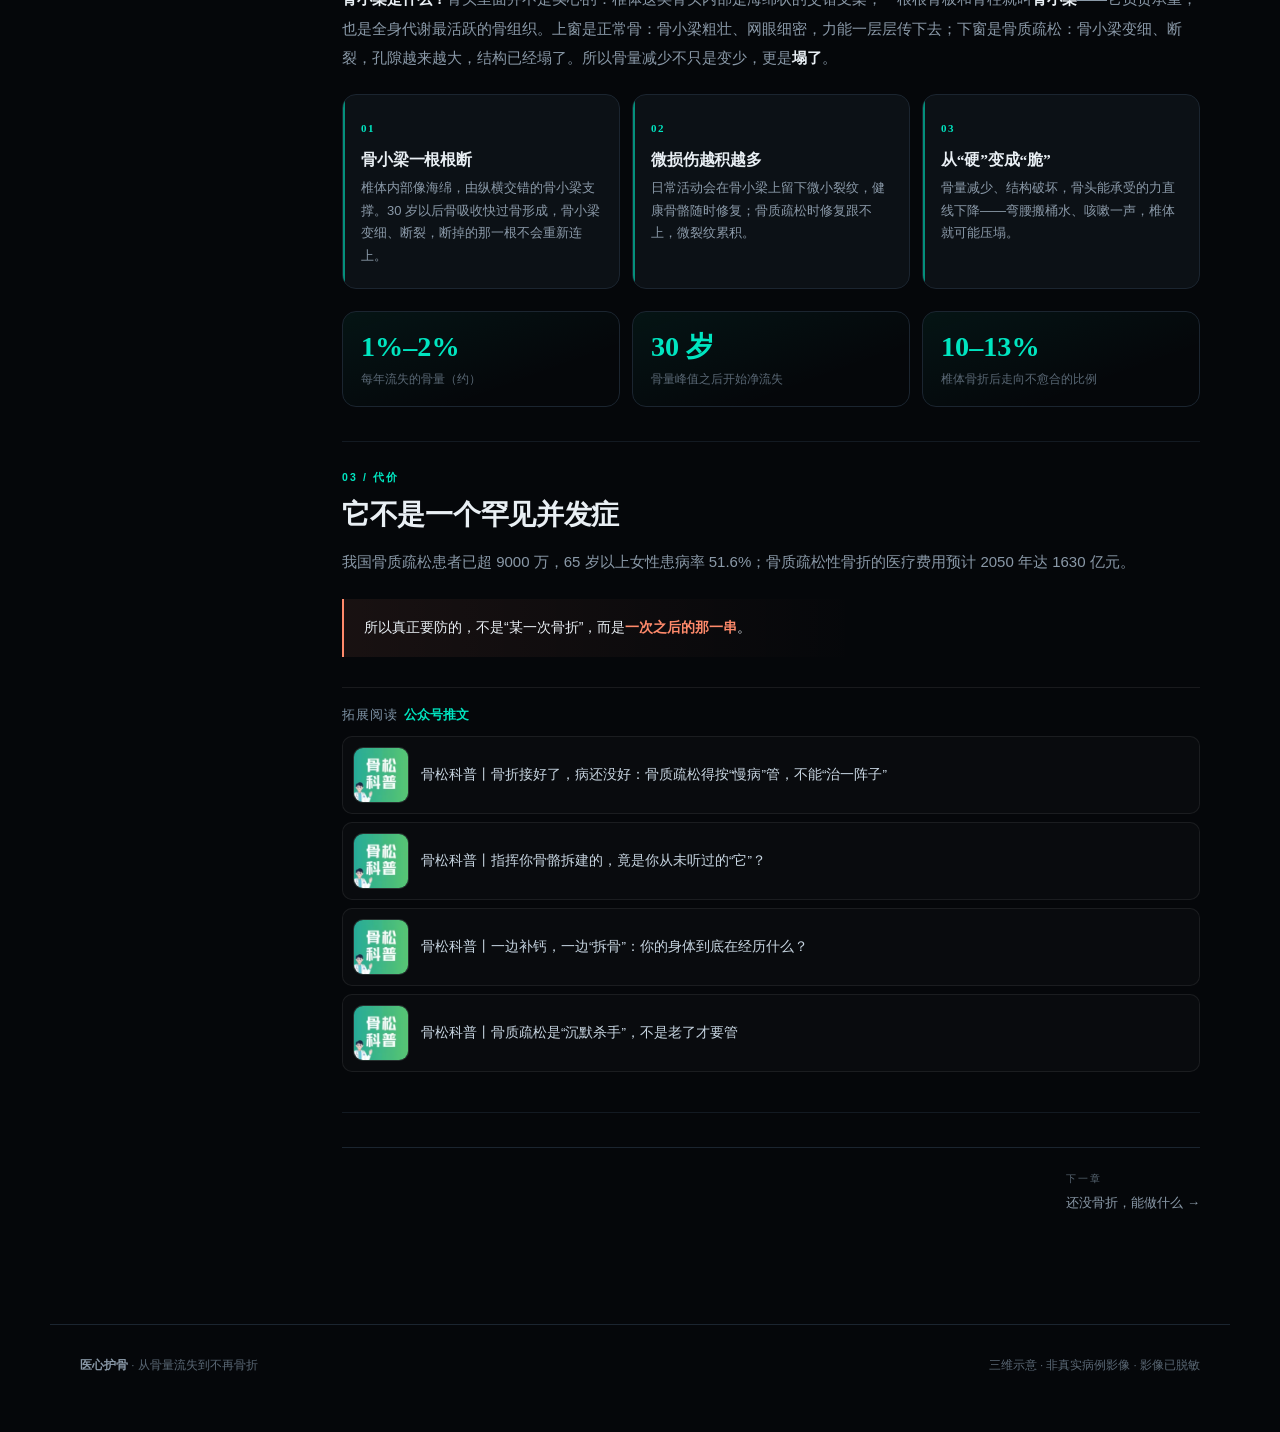
==== commit 6301899a: "首页删除人工二字；椎体剖面图改称 AI 辅助生成" ====
--- a/ch1.html
+++ b/ch1.html
@@ -101,8 +101,8 @@
         <h2>骨头是怎么变空的</h2>
         <p class="p">骨质疏松不是“骨头变软”，是骨头<b>变空</b>——承重的“钢筋网”一根根断掉，断了就补不回来。</p>
         <figure class="fig">
-          <img src="assets/trabeculae.jpg" alt="AI 生成的椎体剖面示意图：右上圆窗为正常骨（骨小梁致密），右下圆窗为骨质疏松（骨小梁稀疏、断裂、孔隙变大）">
-          <figcaption>AI 生成的椎体剖面示意 · 右上：正常骨 ／ 右下：骨质疏松（示意，非真实影像）</figcaption>
+          <img src="assets/trabeculae.jpg" alt="AI 辅助生成的椎体剖面示意图：右上圆窗为正常骨（骨小梁致密），右下圆窗为骨质疏松（骨小梁稀疏、断裂、孔隙变大）">
+          <figcaption>AI 辅助生成的椎体剖面示意 · 右上：正常骨 ／ 右下：骨质疏松（示意，非真实影像）</figcaption>
         </figure>
         <p class="p"><b>骨小梁是什么？</b>骨头里面并不是实心的：椎体这类骨头内部是海绵状的交错支架，一根根骨板和骨柱就叫<b>骨小梁</b>——它负责承重，也是全身代谢最活跃的骨组织。上窗是正常骨：骨小梁粗壮、网眼细密，力能一层层传下去；下窗是骨质疏松：骨小梁变细、断裂，孔隙越来越大，结构已经塌了。所以骨量减少不只是变少，更是<b>塌了</b>。</p>
         <div class="cards">
--- a/assets/css/site.css
+++ b/assets/css/site.css
@@ -306,3 +306,61 @@
 .ankle p{padding:12px 16px 0;font-size:13px;line-height:1.9;color:#8A99A8}
 .ankle p b{color:#E9EFF4}
 .ankle .vnote{padding-top:8px;padding-bottom:14px;font-size:11.5px;color:#5E6C79}
+
+/* 自测分组标题 */
+.check .qgroup{margin:6px 0 -2px;font-size:12px;letter-spacing:.06em;color:var(--accent);
+  font-weight:600}
+.check .qgroup:first-child{margin-top:16px}
+
+/* OSTA 速算 */
+.osta{margin:18px 0 6px;padding:16px 16px 14px;border:1px solid rgba(255,255,255,.08);
+  border-radius:13px;background:rgba(255,255,255,.02)}
+.osta-hd{font-size:13px;font-weight:600;color:var(--accent);letter-spacing:.02em}
+.osta-sub{margin:8px 0 12px;font-size:12.5px;line-height:1.7;color:var(--mute)}
+.osta-row{display:flex;gap:10px;flex-wrap:wrap;align-items:center}
+.osta-row label{display:flex;align-items:center;gap:6px;font-size:12.5px;color:var(--mute)}
+.osta-row input{width:74px;padding:8px 10px;border-radius:9px;border:1px solid rgba(255,255,255,.12);
+  background:#0B1116;color:var(--text);font-size:13.5px}
+.osta-row button{padding:9px 16px;border-radius:9px;background:var(--accent);color:#04120F;
+  font-weight:600;font-size:13px}
+.osta-res{margin:12px 0 0;font-size:13px;line-height:1.7;color:var(--text)}
+
+.osta-why{margin:10px 0 0;font-size:12px;line-height:1.75;color:var(--mute)}
+.osta-note{margin:10px 0 0;font-size:11.5px;line-height:1.7;color:var(--mute);border-left:2px solid rgba(0,229,192,.45);padding-left:10px}
+.hit{display:flex;gap:8px;flex-wrap:wrap;margin:0 0 10px;font-size:12px;line-height:1.6}
+.hit span{padding:3px 10px;border-radius:999px;border:1px solid transparent;letter-spacing:.02em}
+.hit .hit-red{color:#FF7A7A;border-color:rgba(255,122,122,.5);background:rgba(255,122,122,.10);font-weight:600}
+.hit .hit-mute{color:var(--mute);border-color:rgba(255,255,255,.14)}
+.hit .hit-off{color:#4C5762;border-color:rgba(255,255,255,.07)}
+
+details.rules{margin:16px 0 4px;border:1px solid rgba(255,255,255,.08);border-radius:12px;
+  padding:0 14px;background:rgba(255,255,255,.02)}
+details.rules summary{cursor:pointer;list-style:none;padding:12px 0;font-size:12.5px;
+  color:var(--mute);user-select:none;text-align:left;display:flex;align-items:center;gap:4px}
+details.rules summary::marker{content:""}
+details.rules summary::-webkit-details-marker{display:none}
+details.rules summary::before{content:"＋ ";color:var(--accent)}
+details.rules[open] summary::before{content:"－ "}
+details.rules p{margin:0 0 12px;font-size:12px;line-height:1.75;color:var(--mute)}
+details.rules summary{justify-content:flex-start;font-weight:400;border-bottom:0}
+details.rules summary::after{content:"";display:none}
+details.rules[open] summary{border-bottom:1px solid rgba(255,255,255,.07)}
+
+.check .sex,.sex{display:inline-block;margin-left:8px;font-style:normal;font-size:11px;color:var(--accent);border:1px solid rgba(0,229,192,.35);border-radius:6px;padding:1px 6px;vertical-align:middle}
+.check .qm{display:none}
+.check.male .qf{display:none}
+.check.male .qm{display:inline}
+.check [data-only="f"][hidden]{display:none}
+
+/* 受测者性别切换 */
+.sexpick{display:flex;align-items:center;gap:8px;flex-wrap:wrap;margin:18px 0 6px;
+  font-size:12.5px;color:var(--mute)}
+.sexpick button{padding:7px 16px;border-radius:999px;border:1px solid rgba(255,255,255,.14);
+  font-size:13px;color:var(--mute);background:none;cursor:pointer}
+.sexpick button.on{background:var(--accent);color:#04120F;border-color:var(--accent);font-weight:600}
+.sexpick i{font-style:normal;font-size:11px;color:#5E6C79}
+.osta.disabled{opacity:.42}
+.osta.disabled input,.osta.disabled button{cursor:not-allowed}
+.res-note{margin:12px 0 0;padding-top:10px;font-size:11.5px;line-height:1.75;color:var(--mute);border-top:1px solid rgba(255,255,255,.07)}
+.osta-hint{margin:9px 0 0;font-size:11.5px;line-height:1.7;color:var(--mute)}
+.osta-hint b{color:var(--accent);font-weight:600}
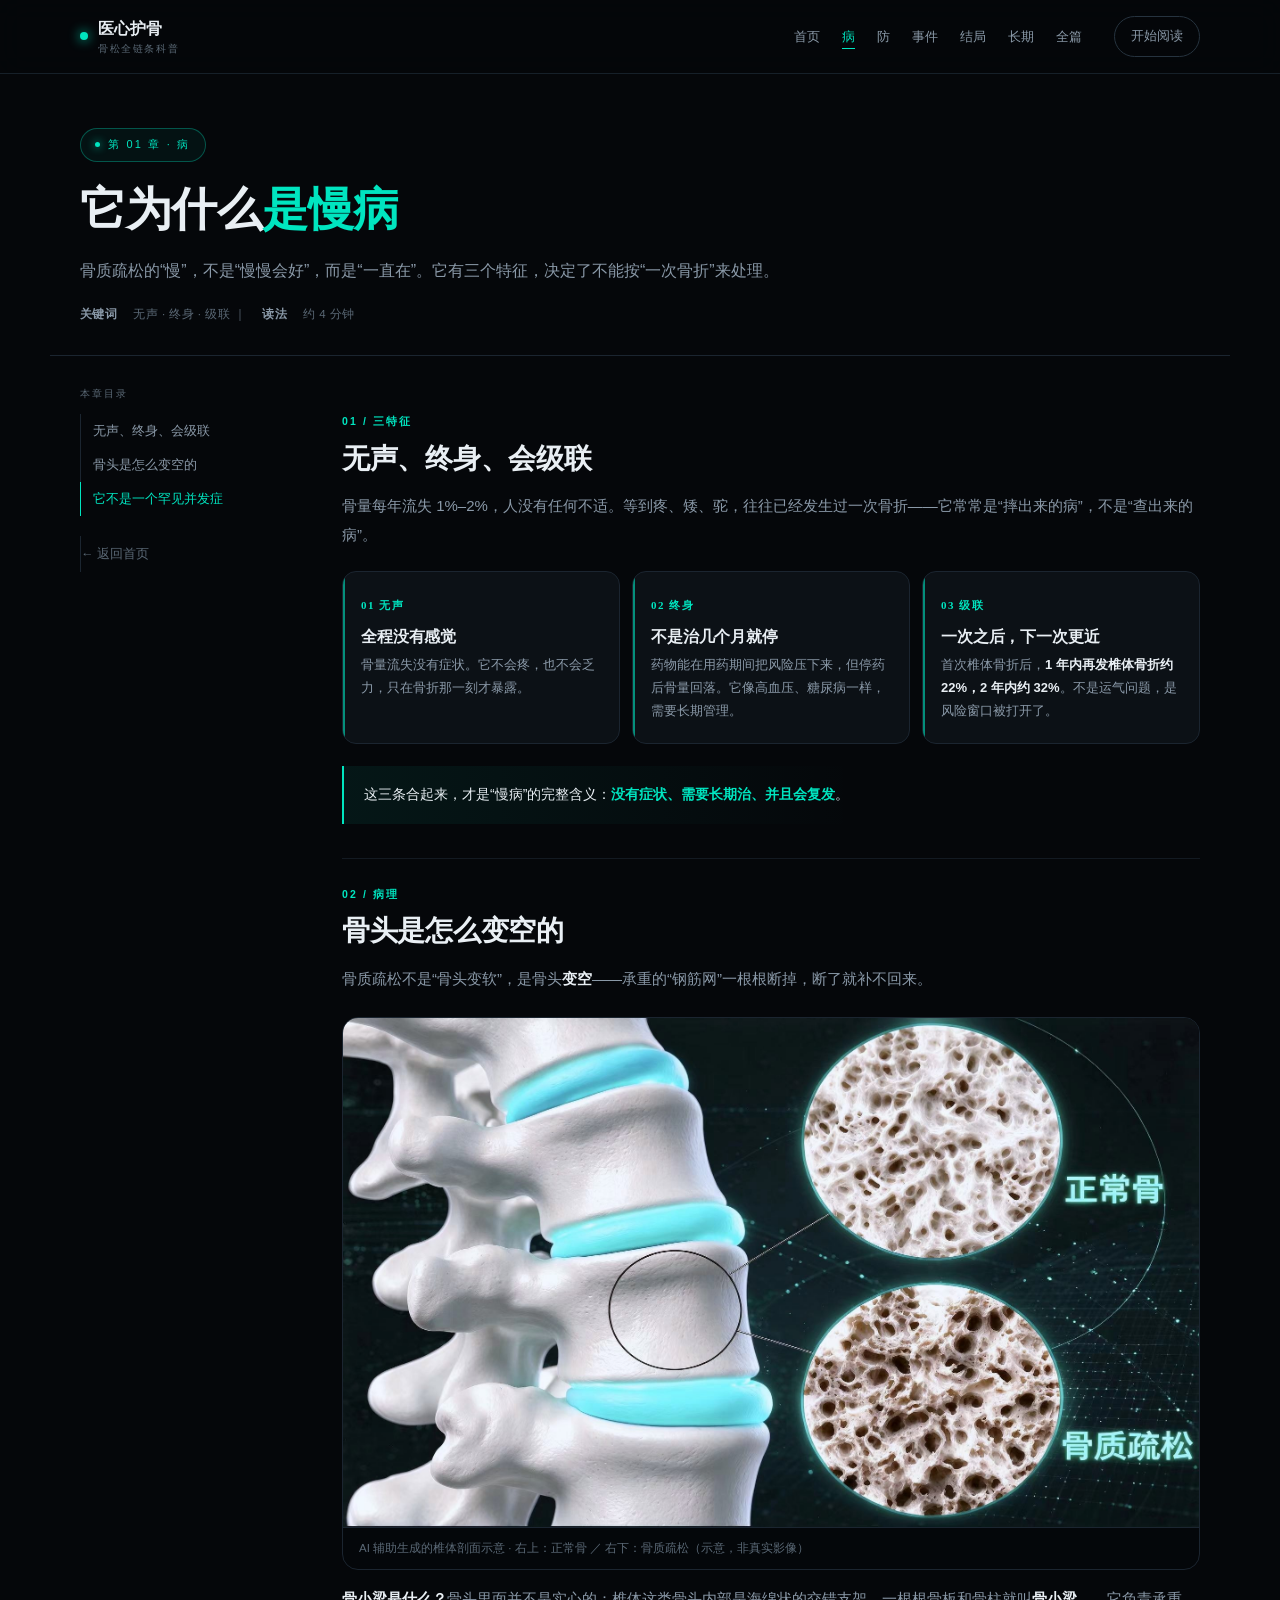
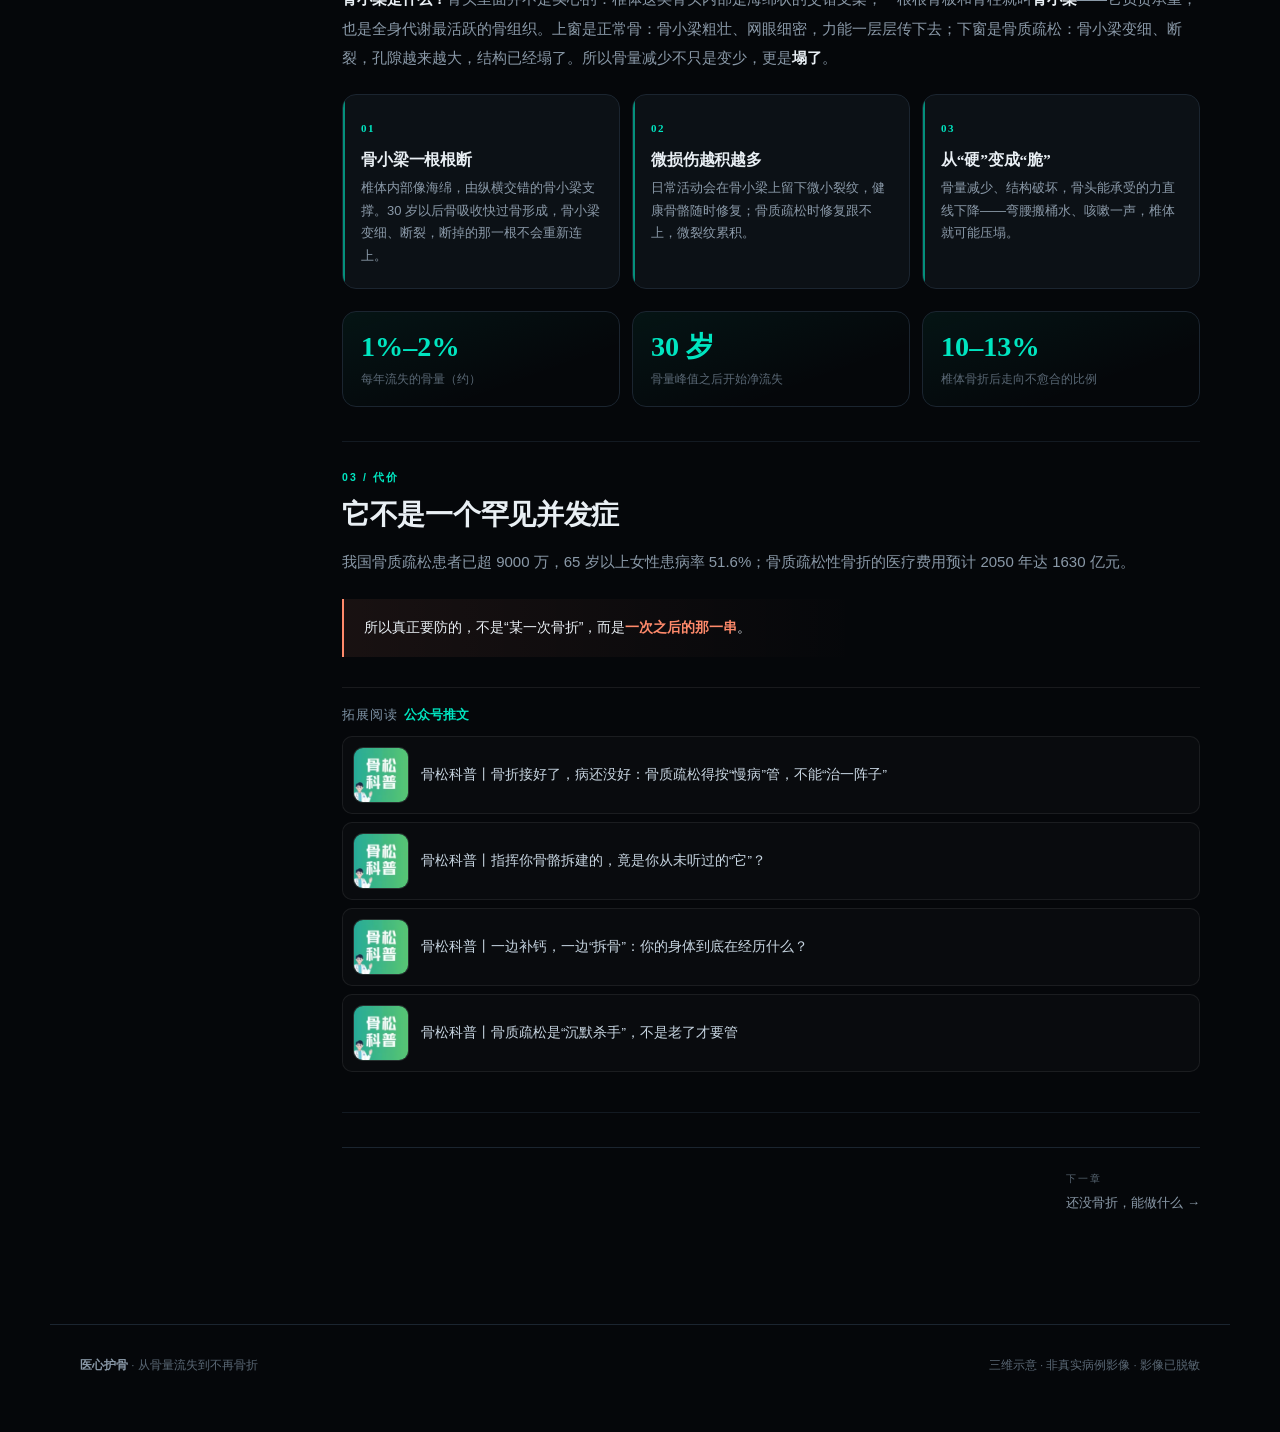
==== commit c4ac3b91: "网页版新增全篇（17屏完整版），桌面侧栏与手机单列两套版式自适应" ====
--- a/ch1.html
+++ b/ch1.html
@@ -61,6 +61,7 @@
         <li><a href="ch3.html">事件</a></li>
         <li><a href="ch4.html">结局</a></li>
         <li><a href="ch5.html">长期</a></li>
+        <li><a href="full.html">全篇</a></li>
     </ul>
     <a class="ghostbtn" href="ch1.html">开始阅读</a>
   </nav>
--- a/assets/css/site.css
+++ b/assets/css/site.css
@@ -364,3 +364,82 @@
 .res-note{margin:12px 0 0;padding-top:10px;font-size:11.5px;line-height:1.75;color:var(--mute);border-top:1px solid rgba(255,255,255,.07)}
 .osta-hint{margin:9px 0 0;font-size:11.5px;line-height:1.7;color:var(--mute)}
 .osta-hint b{color:var(--accent);font-weight:600}
+
+/* 时间轴：再次发病节点波纹 */
+@keyframes tlRipple{
+  0%{transform:scale(.55);opacity:.8}
+  70%{transform:scale(1.95);opacity:0}
+  100%{transform:scale(1.95);opacity:0}
+}
+@media (prefers-reduced-motion: reduce){
+  .tl .node.hot::after{animation:none}
+}
+
+@keyframes tlPulse{
+  0%{box-shadow:0 0 0 0 rgba(0,229,192,.55)}
+  70%{box-shadow:0 0 0 13px rgba(0,229,192,0)}
+  100%{box-shadow:0 0 0 0 rgba(0,229,192,0)}
+}
+@media (prefers-reduced-motion: reduce){.tl .node.hot::before{animation:none}}
+
+/* 时间轴：按顺序依次出现 */
+.tl .node{opacity:0;transform:translateY(10px);
+  transition:opacity .55s ease, transform .55s ease}
+.rv.in .tl .node{opacity:1;transform:none}
+.rv.in .tl .node:nth-child(1){transition-delay:.15s}
+.rv.in .tl .node:nth-child(2){transition-delay:.62s}
+.rv.in .tl .node:nth-child(3){transition-delay:1.09s}
+.rv.in .tl .node:nth-child(4){transition-delay:1.56s}
+/* 竖线从上往下画出来 */
+.tl::before{transform-origin:top;transform:scaleY(0);
+  transition:transform .9s cubic-bezier(.3,.7,.3,1) .1s}
+.rv.in .tl::before{transform:scaleY(1)}
+/* 波纹等节点出现后再起 */
+.tl .node.hot::before{animation-delay:1.6s}
+@media (prefers-reduced-motion: reduce){
+  .tl .node,.tl::before{opacity:1!important;transform:none!important;
+    transition:none!important}
+}
+
+/* 自查信号速查卡 */
+details.sheet{margin:18px 0 10px;border:1px solid var(--line);border-radius:12px;
+  padding:0 16px;background:var(--panel)}
+details.sheet summary{cursor:pointer;list-style:none;padding:13px 0;font-size:13px;
+  color:var(--dim);display:flex;align-items:center;gap:4px;justify-content:flex-start;
+  font-weight:400;border-bottom:0}
+details.sheet summary::-webkit-details-marker{display:none}
+details.sheet summary::marker{content:""}
+details.sheet summary::before{content:"＋ ";color:var(--accent)}
+details.sheet[open] summary::before{content:"－ "}
+details.sheet summary::after{content:none!important;display:none!important}
+details.sheet[open] summary{border-bottom:1px solid var(--line)}
+.sheet-grp{margin:14px 0 10px}
+.sheet-grp b{display:block;font-size:12.5px;color:var(--accent);margin-bottom:6px}
+.sheet-grp ul{margin:0;padding-left:16px}
+.sheet-grp li{font-size:13px;line-height:1.85;color:var(--text)}
+.sheet-note{margin:6px 0 14px;font-size:11.5px;color:var(--dim)}
+
+/* 09 屏：微环境 + 三点并列指向不愈合 */
+.fig.me{margin:18px 0 6px}
+.me img{display:block;width:100%;height:auto}
+.me figcaption{font-size:11.5px;color:var(--dim);line-height:1.7;padding-top:8px}
+.cause{margin:20px 0 6px;display:grid;grid-template-columns:minmax(0,1fr) 34px auto;
+  align-items:stretch;gap:0 10px}
+.cause-list{display:flex;flex-direction:column;justify-content:space-between;gap:10px;min-width:0}
+.ci{display:flex;gap:9px;align-items:flex-start}
+.ci i{flex:none;font-style:normal;font-size:11px;font-weight:800;color:#4E6072;margin-top:3px}
+.ci>div{min-width:0}
+.ci b{display:block;font-size:13.5px;font-weight:700;color:var(--text);line-height:1.5}
+.ci span{display:block;font-size:12px;color:var(--dim);line-height:1.65;margin-top:1px}
+.cause-brace{width:100%;height:100%;color:var(--accent);opacity:.85}
+.cause-brace path{fill:none;stroke:currentColor;stroke-width:2.2;stroke-linecap:round;
+  vector-effect:non-scaling-stroke}
+.cause-out{align-self:center;font-size:14px;font-weight:800;color:#FF8A7A;letter-spacing:.08em;
+  border:1px solid rgba(255,107,87,.45);background:rgba(255,107,87,.08);border-radius:9px;
+  padding:8px 10px;white-space:nowrap}
+@media (max-width:520px){
+  .cause{grid-template-columns:minmax(0,1fr) 24px auto;gap:0 5px}
+  .ci b{font-size:13px}
+  .ci span{font-size:11.5px}
+  .cause-out{font-size:13px;padding:7px 8px}
+}
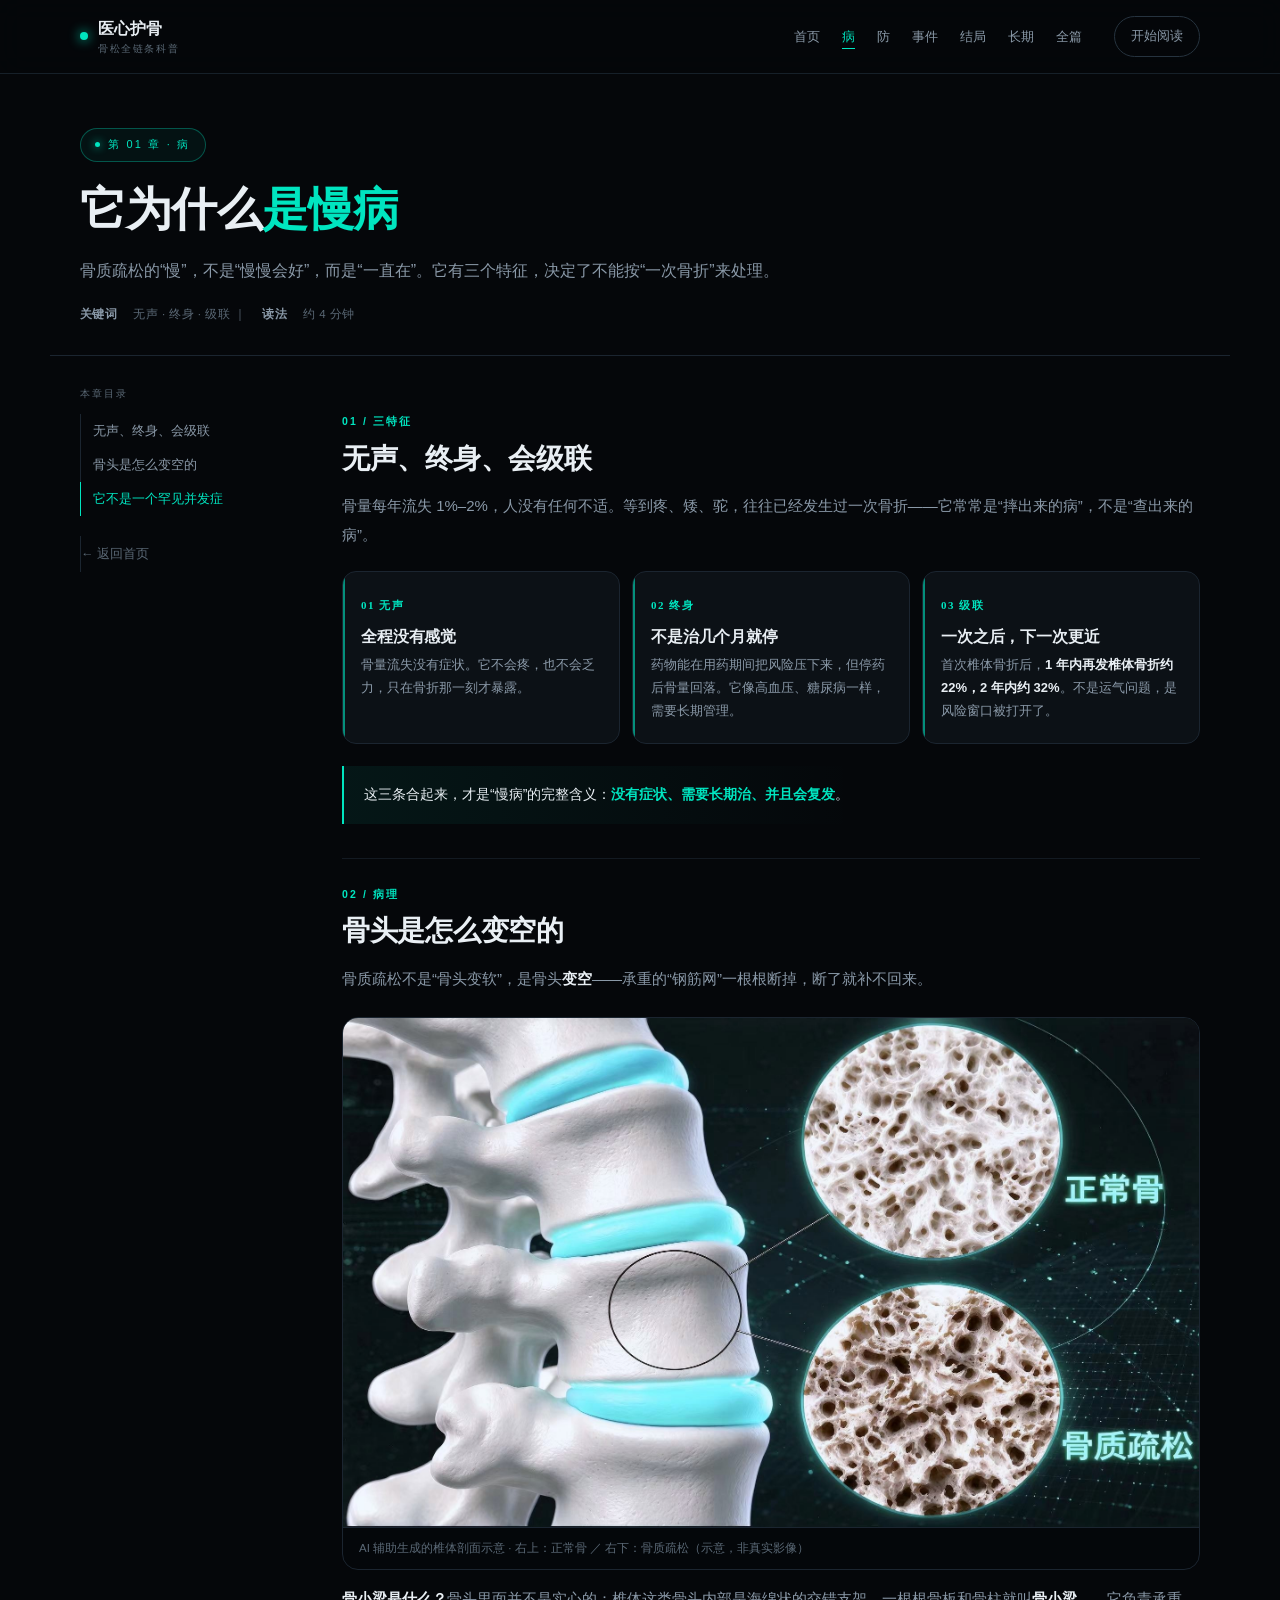
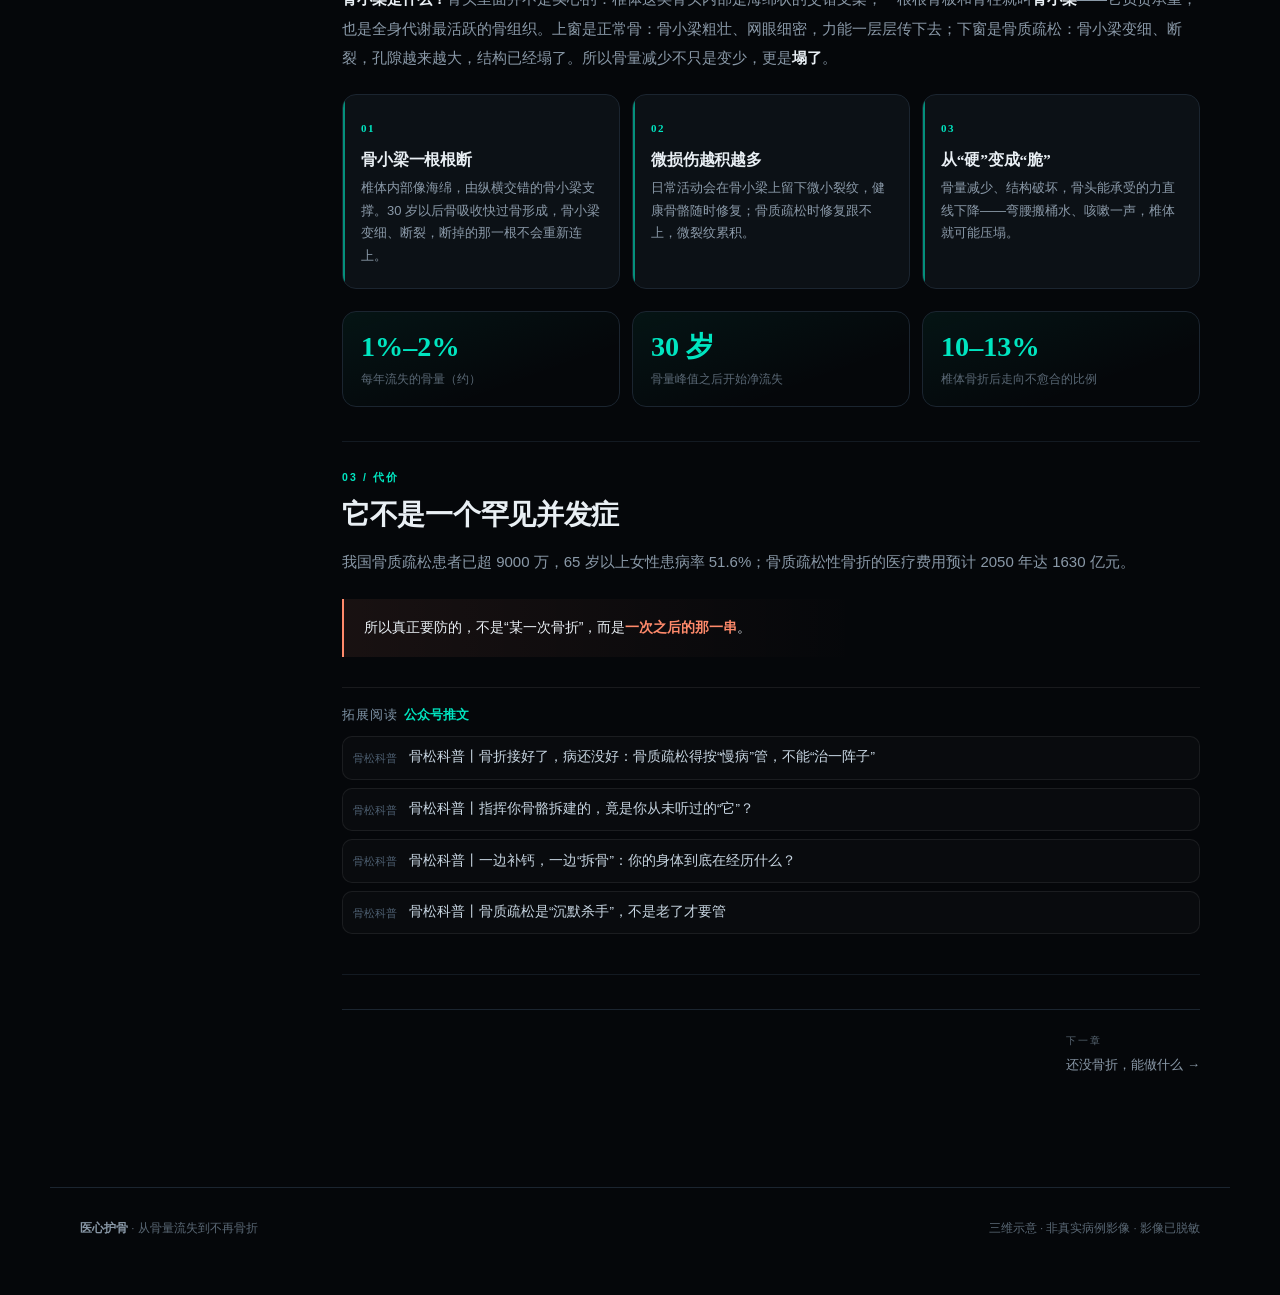
==== commit 42dc8c70: "公众号缩略牌改深绿底、序贯图坐标文字加深加大并加渲染兜底" ====
--- a/ch1.html
+++ b/ch1.html
@@ -125,10 +125,10 @@
               <div class="extread">
           <div class="extread-hd">拓展阅读<b>公众号推文</b></div>
           <ul>
-            <li><a class="wxcard" href="wx/view.html?i=03&back=../ch1.html&v=3" ><img src="wx/logo.png" alt="" loading="lazy" class="wxlogo"><span class="t">骨松科普丨骨折接好了，病还没好：骨质疏松得按“慢病”管，不能“治一阵子”</span></a></li>
-            <li><a class="wxcard" href="wx/view.html?i=25&back=../ch1.html&v=3" ><img src="wx/logo.png" alt="" loading="lazy" class="wxlogo"><span class="t">骨松科普丨指挥你骨骼拆建的，竟是你从未听过的“它”？</span></a></li>
-            <li><a class="wxcard" href="wx/view.html?i=21&back=../ch1.html&v=3" ><img src="wx/logo.png" alt="" loading="lazy" class="wxlogo"><span class="t">骨松科普丨一边补钙，一边“拆骨”：你的身体到底在经历什么？</span></a></li>
-            <li><a class="wxcard" href="wx/view.html?i=06&back=../ch1.html&v=3" ><img src="wx/logo.png" alt="" loading="lazy" class="wxlogo"><span class="t">骨松科普丨骨质疏松是“沉默杀手”，不是老了才要管</span></a></li>
+            <li><a class="wxcard" href="wx/view.html?i=03&back=../ch1.html&v=3" ><span class="wxlogo" aria-hidden="true"><i>骨松</i><i>科普</i></span><span class="t">骨松科普丨骨折接好了，病还没好：骨质疏松得按“慢病”管，不能“治一阵子”</span></a></li>
+            <li><a class="wxcard" href="wx/view.html?i=25&back=../ch1.html&v=3" ><span class="wxlogo" aria-hidden="true"><i>骨松</i><i>科普</i></span><span class="t">骨松科普丨指挥你骨骼拆建的，竟是你从未听过的“它”？</span></a></li>
+            <li><a class="wxcard" href="wx/view.html?i=21&back=../ch1.html&v=3" ><span class="wxlogo" aria-hidden="true"><i>骨松</i><i>科普</i></span><span class="t">骨松科普丨一边补钙，一边“拆骨”：你的身体到底在经历什么？</span></a></li>
+            <li><a class="wxcard" href="wx/view.html?i=06&back=../ch1.html&v=3" ><span class="wxlogo" aria-hidden="true"><i>骨松</i><i>科普</i></span><span class="t">骨松科普丨骨质疏松是“沉默杀手”，不是老了才要管</span></a></li>
           </ul>
         </div>
       </section>
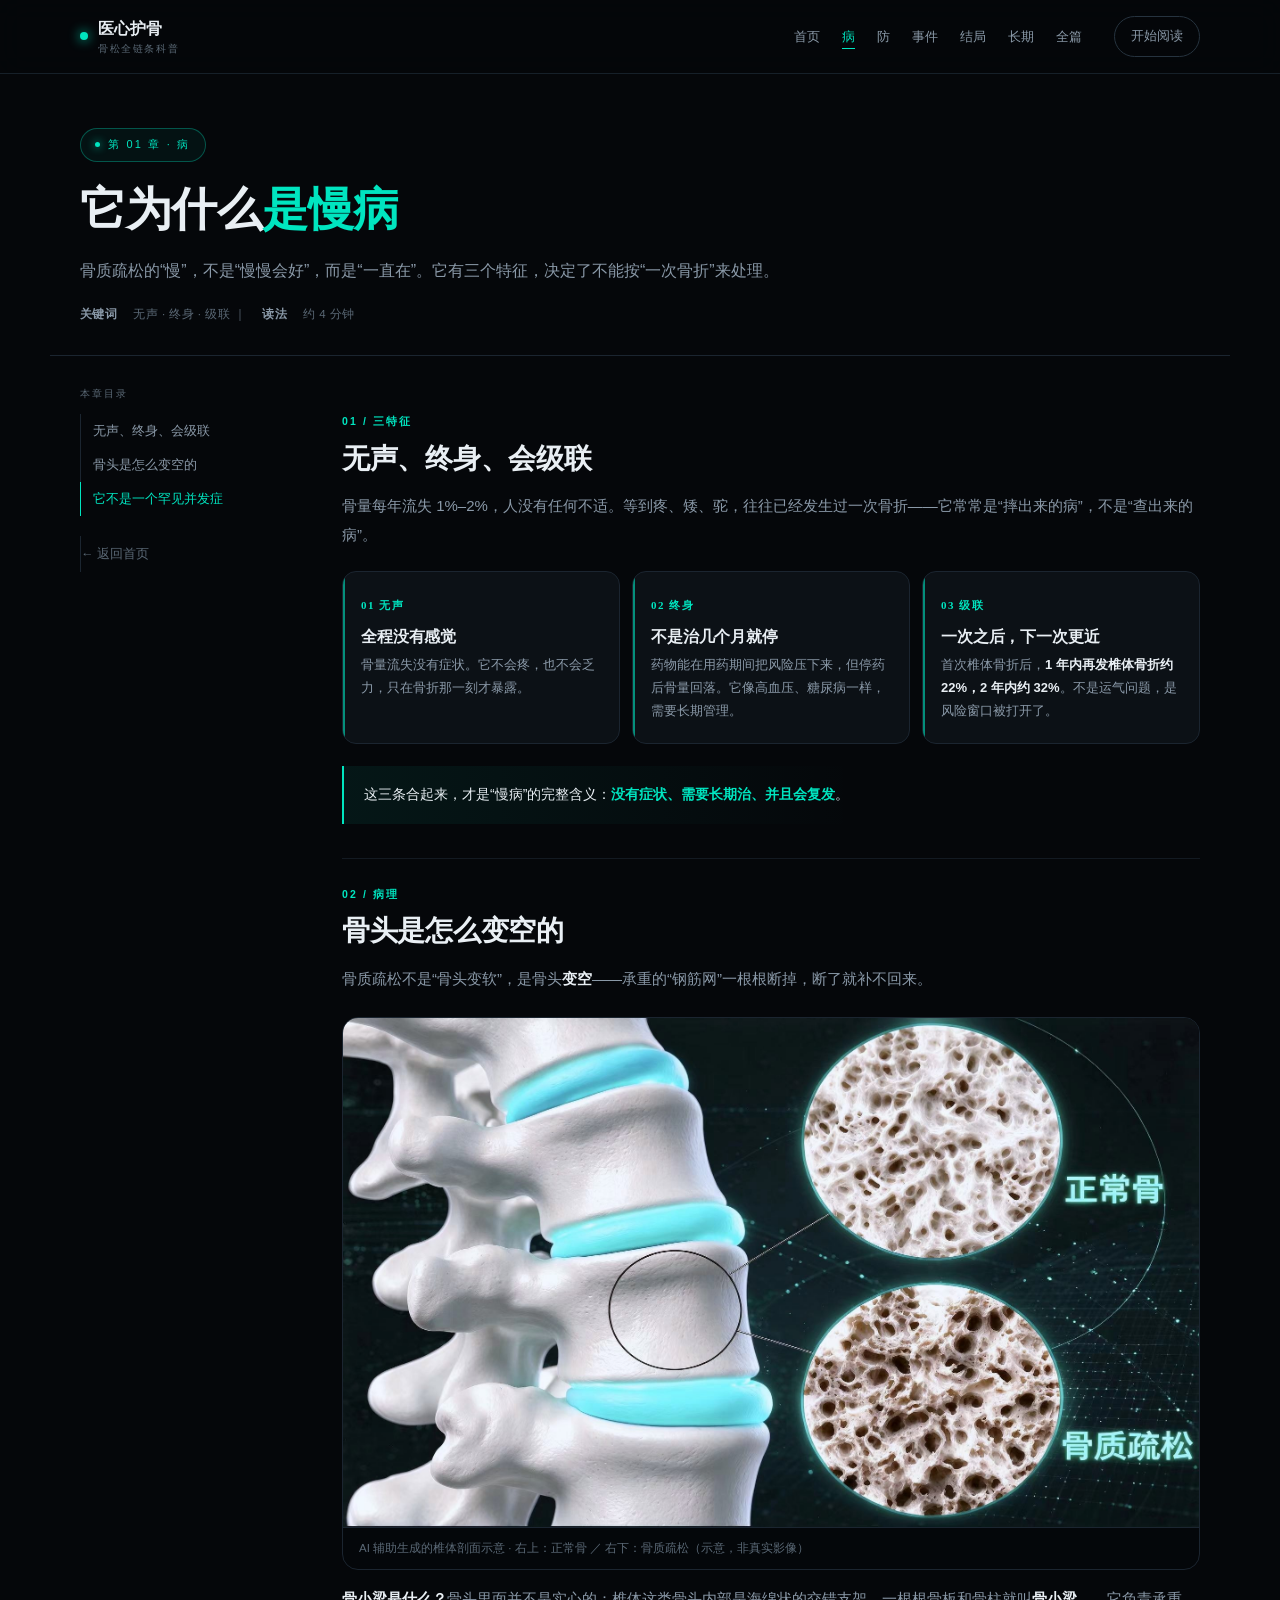
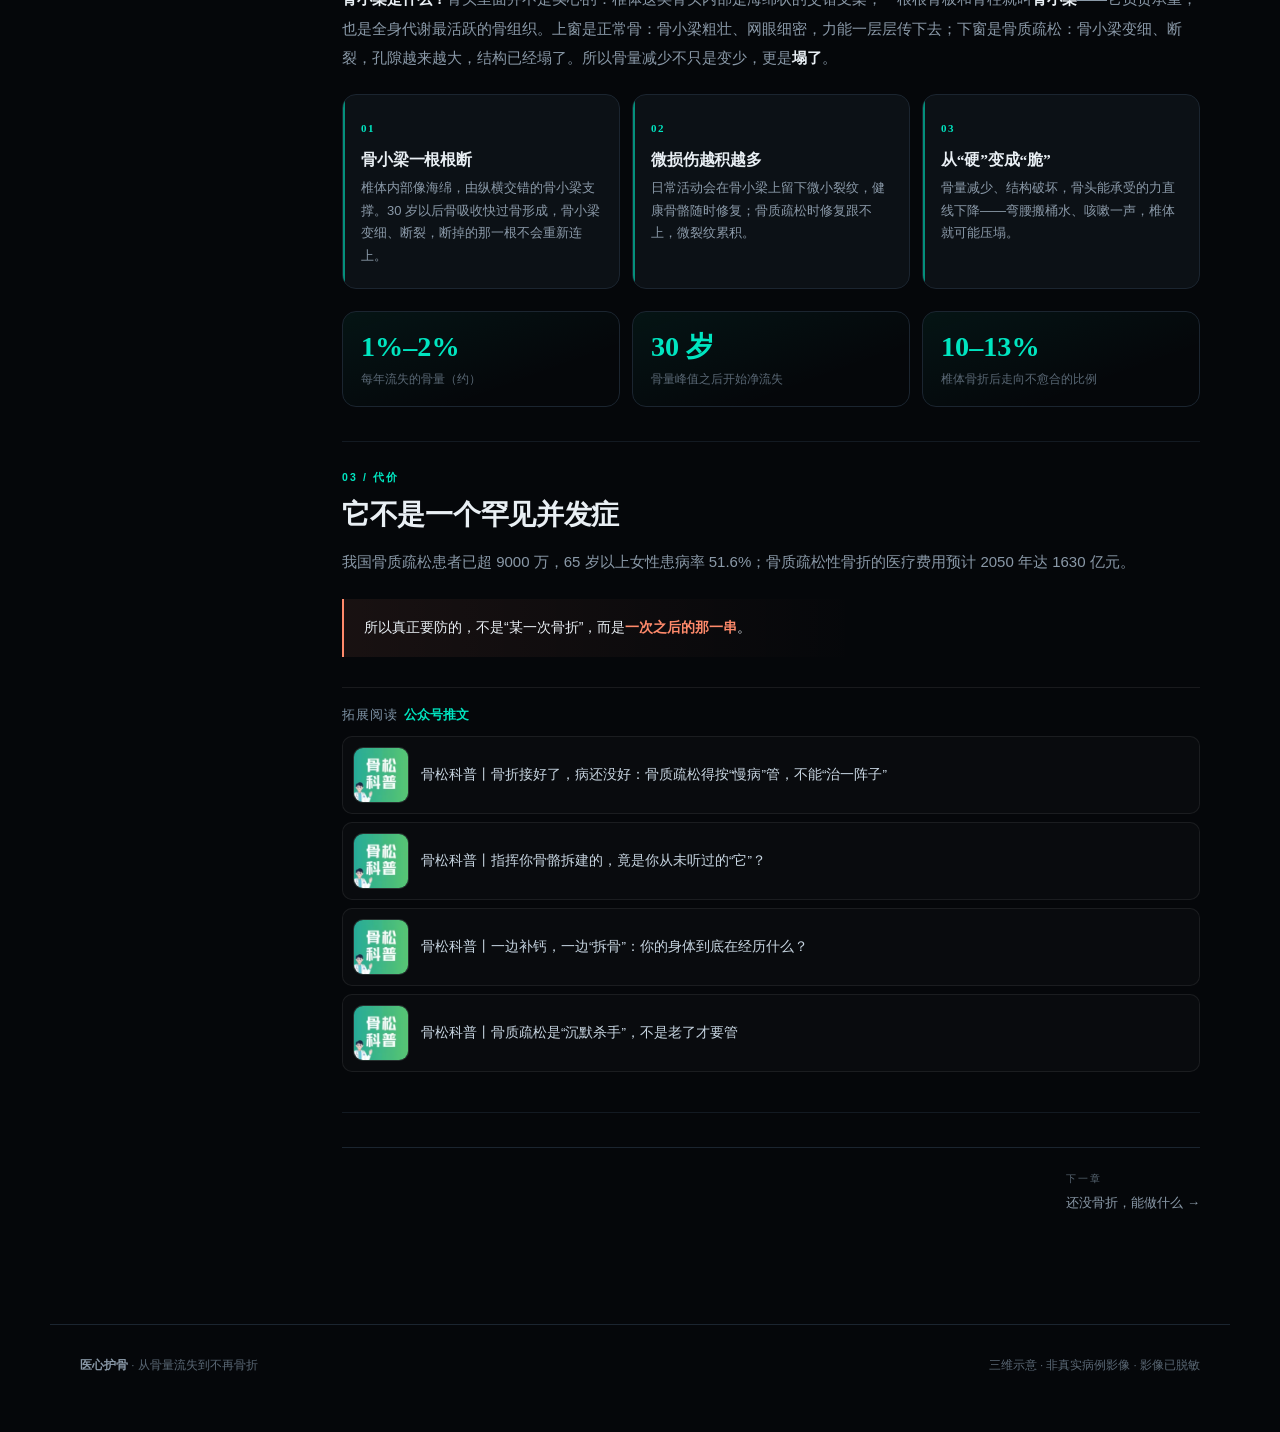
==== commit 1583a0d1: "恢复原版缩略图、导航单行与滚动绿线、首屏图层对齐、照片墙改手动、17屏结尾重排" ====
--- a/ch1.html
+++ b/ch1.html
@@ -125,10 +125,10 @@
               <div class="extread">
           <div class="extread-hd">拓展阅读<b>公众号推文</b></div>
           <ul>
-            <li><a class="wxcard" href="wx/view.html?i=03&back=../ch1.html&v=3" ><span class="wxlogo" aria-hidden="true"><i>骨松</i><i>科普</i></span><span class="t">骨松科普丨骨折接好了，病还没好：骨质疏松得按“慢病”管，不能“治一阵子”</span></a></li>
-            <li><a class="wxcard" href="wx/view.html?i=25&back=../ch1.html&v=3" ><span class="wxlogo" aria-hidden="true"><i>骨松</i><i>科普</i></span><span class="t">骨松科普丨指挥你骨骼拆建的，竟是你从未听过的“它”？</span></a></li>
-            <li><a class="wxcard" href="wx/view.html?i=21&back=../ch1.html&v=3" ><span class="wxlogo" aria-hidden="true"><i>骨松</i><i>科普</i></span><span class="t">骨松科普丨一边补钙，一边“拆骨”：你的身体到底在经历什么？</span></a></li>
-            <li><a class="wxcard" href="wx/view.html?i=06&back=../ch1.html&v=3" ><span class="wxlogo" aria-hidden="true"><i>骨松</i><i>科普</i></span><span class="t">骨松科普丨骨质疏松是“沉默杀手”，不是老了才要管</span></a></li>
+            <li><a class="wxcard" href="wx/view.html?i=03&back=../ch1.html&v=3" ><img src="assets/wx/logo.png" alt="" class="wxlogo"><span class="t">骨松科普丨骨折接好了，病还没好：骨质疏松得按“慢病”管，不能“治一阵子”</span></a></li>
+            <li><a class="wxcard" href="wx/view.html?i=25&back=../ch1.html&v=3" ><img src="assets/wx/logo.png" alt="" class="wxlogo"><span class="t">骨松科普丨指挥你骨骼拆建的，竟是你从未听过的“它”？</span></a></li>
+            <li><a class="wxcard" href="wx/view.html?i=21&back=../ch1.html&v=3" ><img src="assets/wx/logo.png" alt="" class="wxlogo"><span class="t">骨松科普丨一边补钙，一边“拆骨”：你的身体到底在经历什么？</span></a></li>
+            <li><a class="wxcard" href="wx/view.html?i=06&back=../ch1.html&v=3" ><img src="assets/wx/logo.png" alt="" class="wxlogo"><span class="t">骨松科普丨骨质疏松是“沉默杀手”，不是老了才要管</span></a></li>
           </ul>
         </div>
       </section>
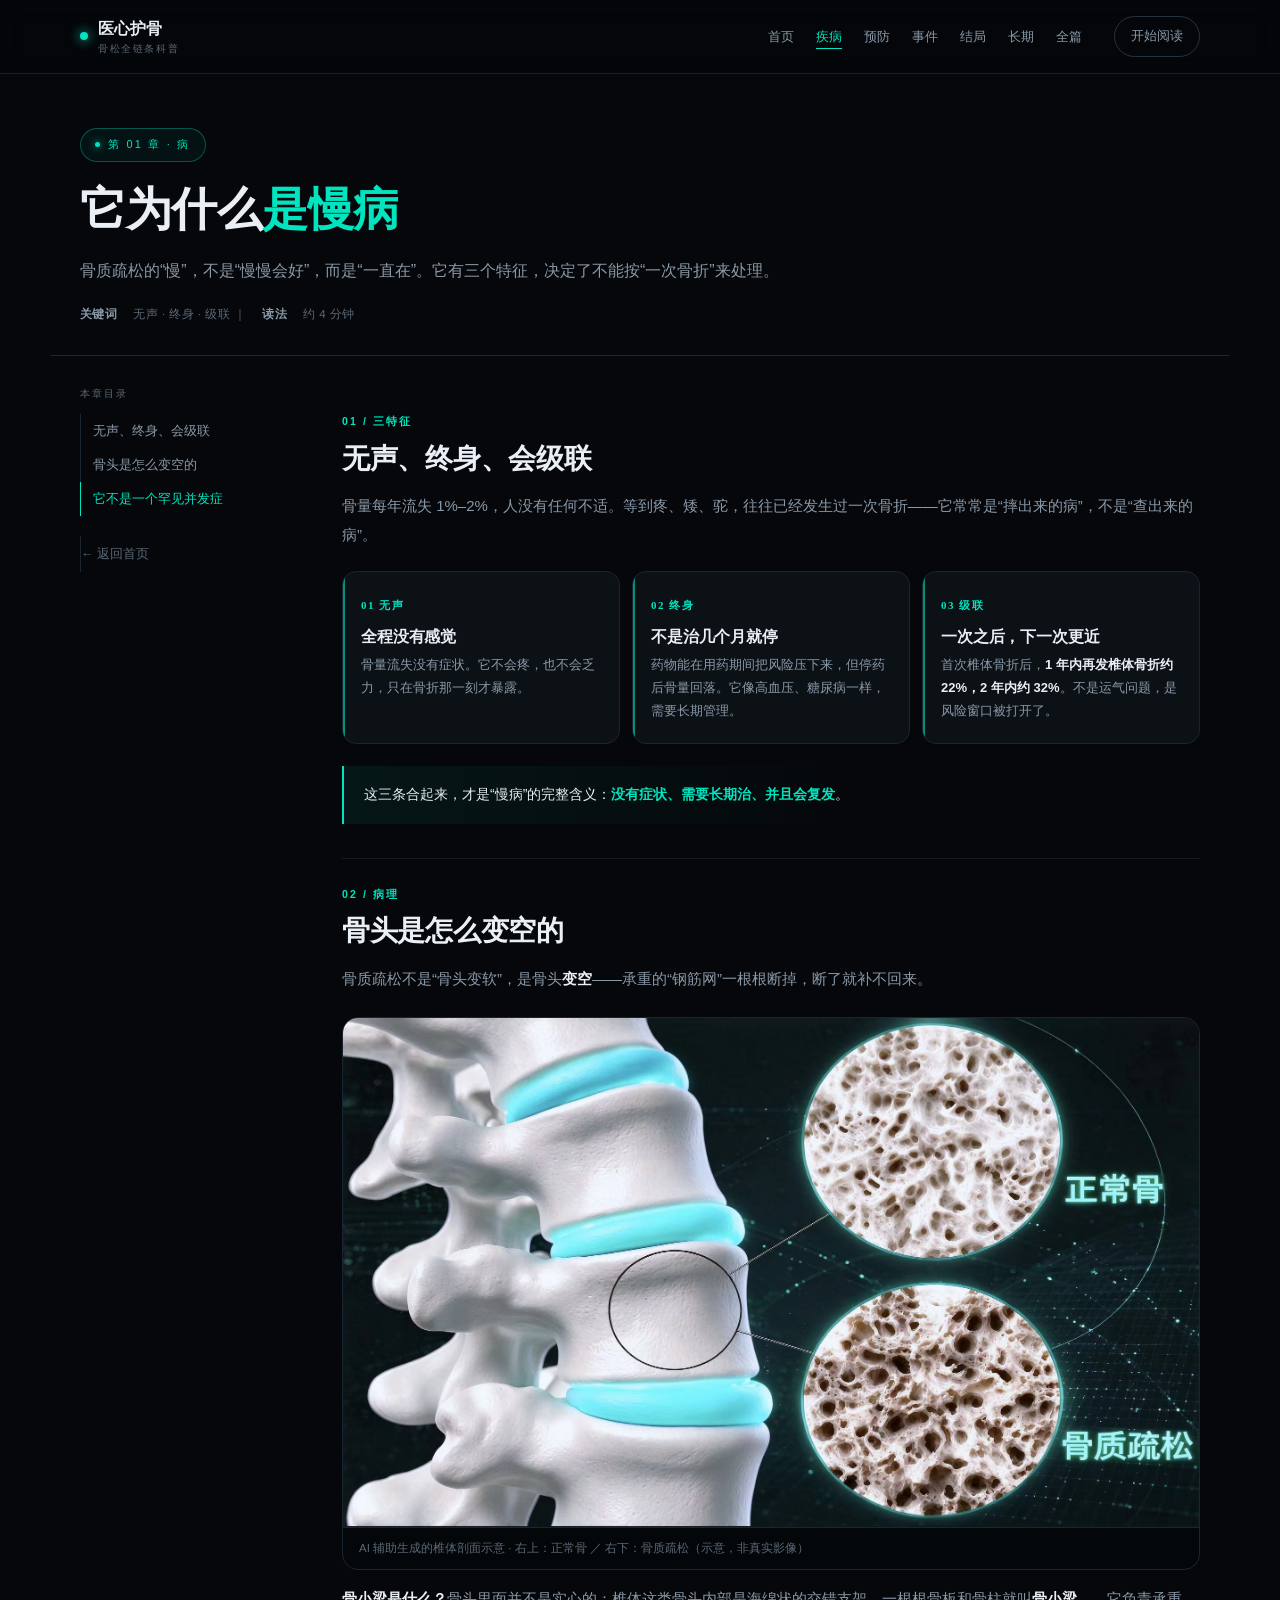
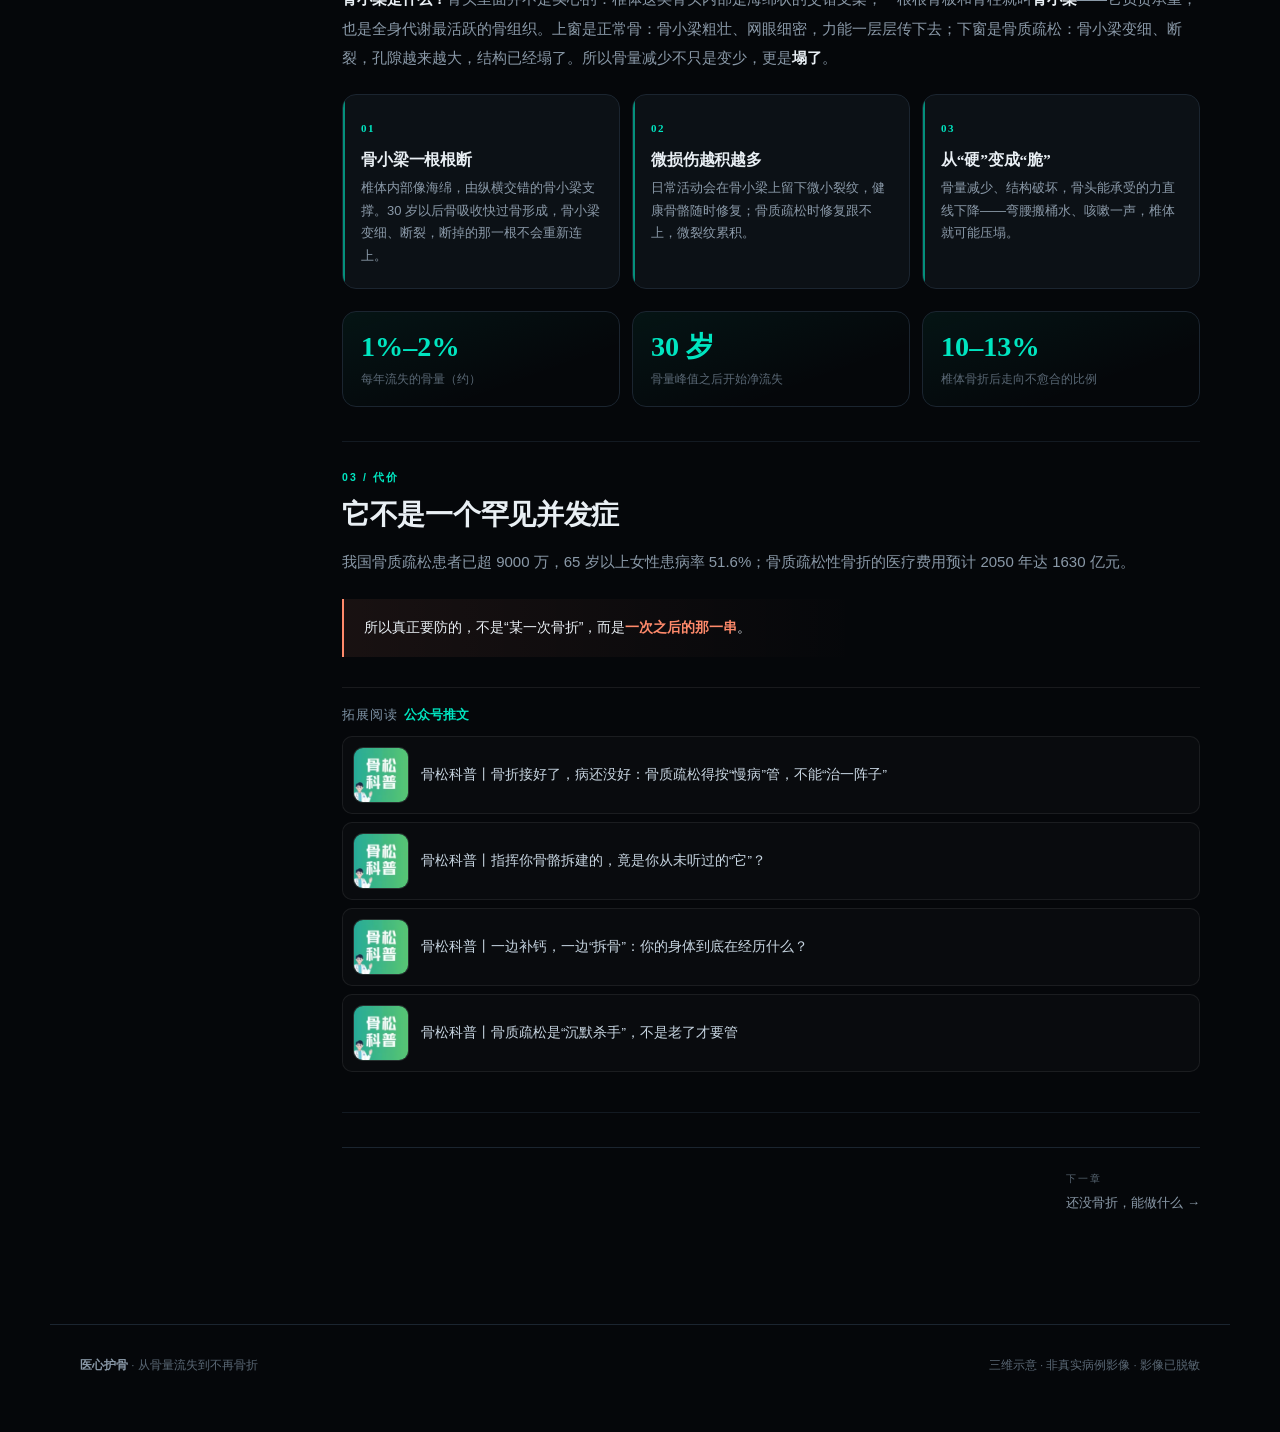
==== commit a92ff042: "插入AI示意椎体图、导航字数统一、PKP朗读提速并删psi、补充开放手术、相片墙触屏与环绕修复" ====
--- a/ch1.html
+++ b/ch1.html
@@ -56,8 +56,8 @@
     <a class="logo" href="index.html"><i></i><span>医心护骨<small>骨松全链条科普</small></span></a>
     <ul>
         <li><a href="index.html">首页</a></li>
-        <li><a href="ch1.html" class="on">病</a></li>
-        <li><a href="ch2.html">防</a></li>
+        <li><a href="ch1.html" class="on">疾病</a></li>
+        <li><a href="ch2.html">预防</a></li>
         <li><a href="ch3.html">事件</a></li>
         <li><a href="ch4.html">结局</a></li>
         <li><a href="ch5.html">长期</a></li>
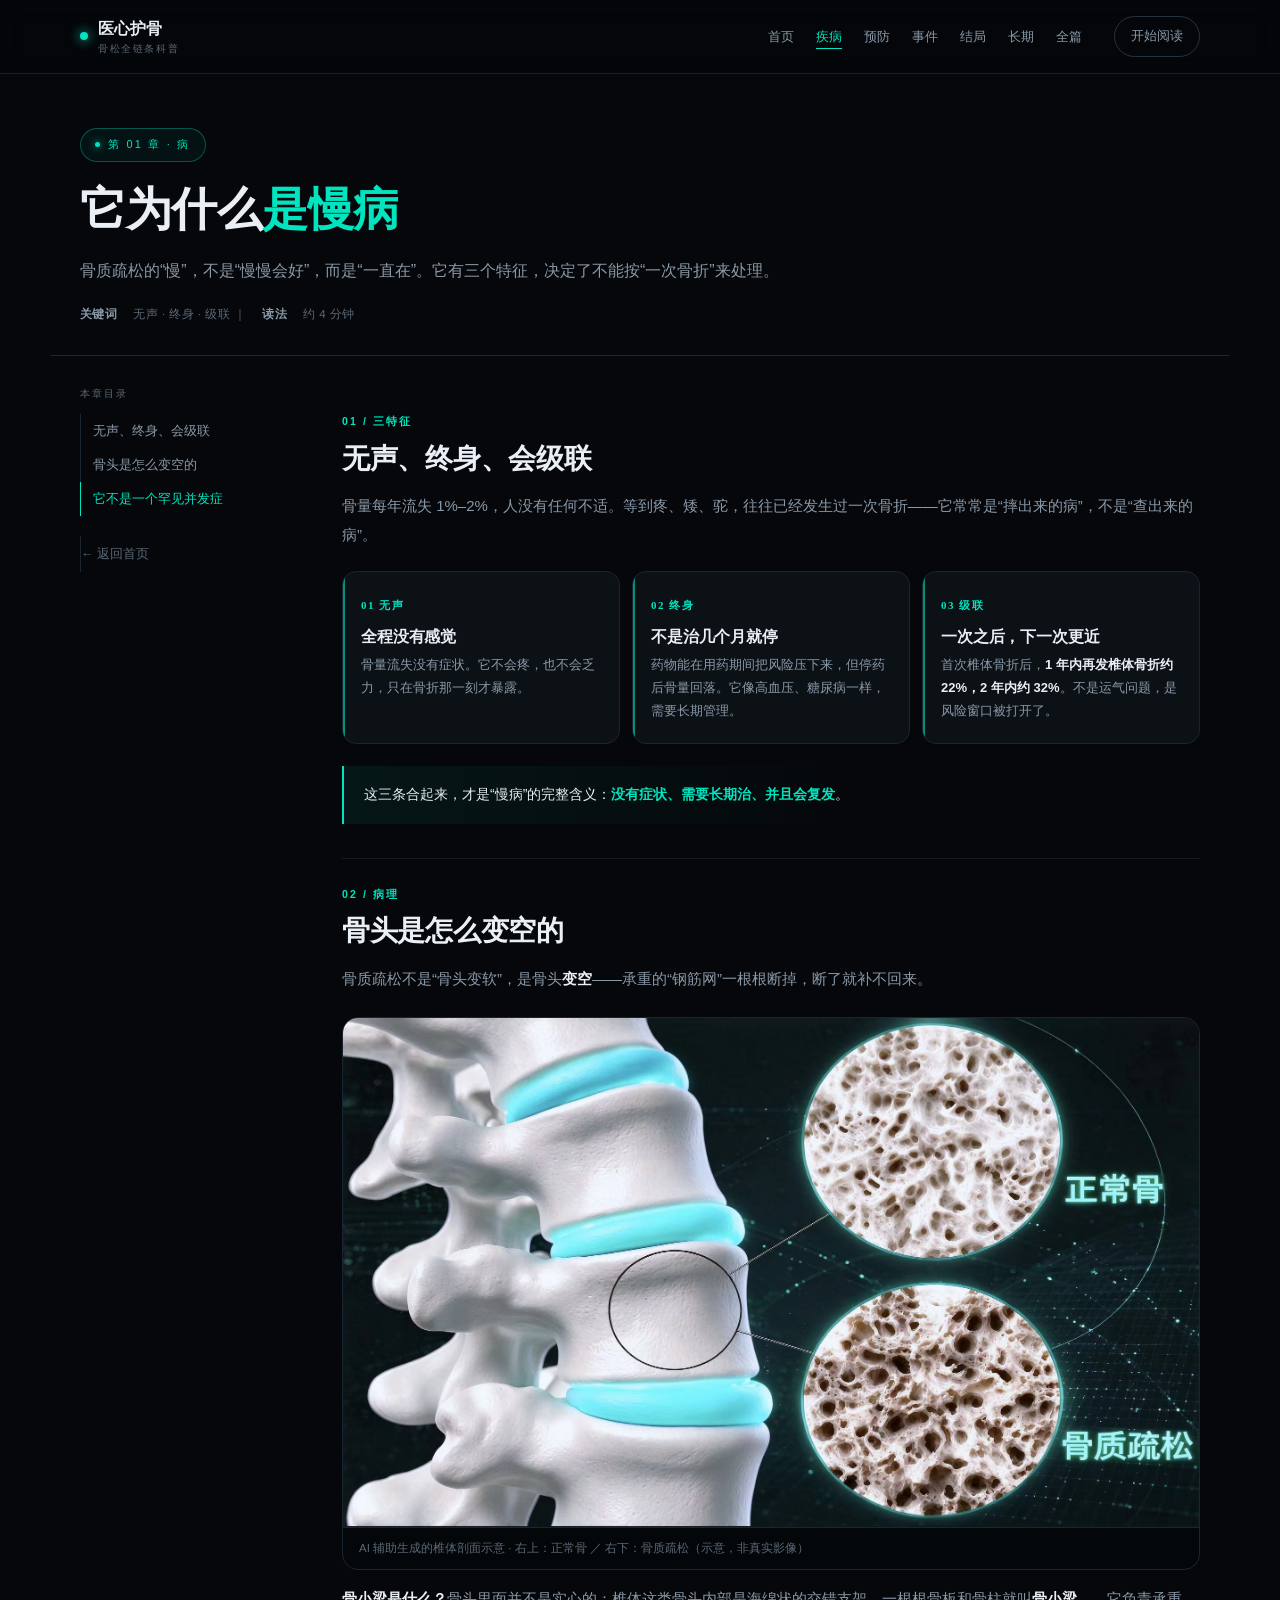
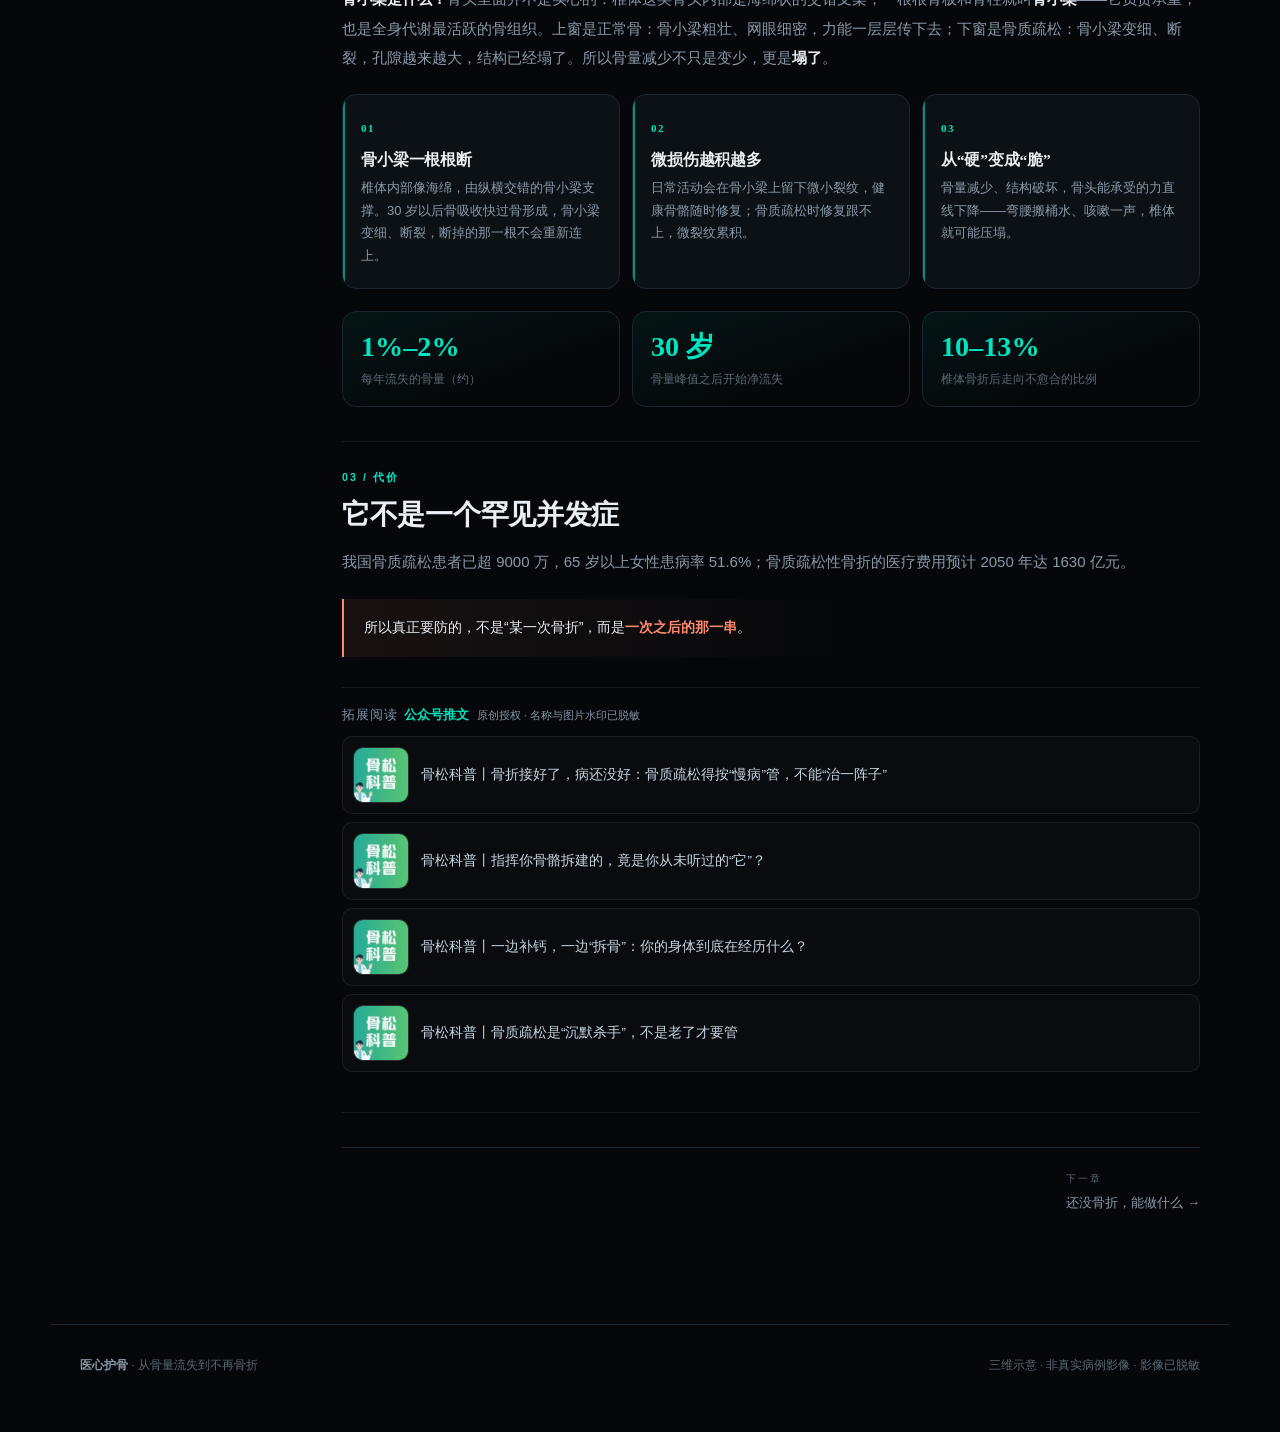
==== commit 5e45dfd2: "补回公众号推文来源与脱敏声明：拓展阅读头部标注、附录详版说明、离线灯箱声明条" ====
--- a/ch1.html
+++ b/ch1.html
@@ -47,6 +47,15 @@
 <style>
 .extread li a.wxcard img.wxlogo{width:56px;height:56px;object-fit:cover;object-position:top;
  border-radius:10px;border:1px solid rgba(255,255,255,.1);flex:none;background:#0d1a17}
+</style>
+
+<style>
+.exnote{margin-left:8px;font-style:normal;font-size:10.5px;letter-spacing:0;
+  color:#8494A4;font-weight:400;white-space:nowrap}
+@media (max-width:420px){.exnote{display:block;margin:4px 0 0;white-space:normal}}
+.srcnote{margin:14px 0 10px;padding:13px 15px;border-radius:12px;font-size:11.5px;line-height:1.85;
+  color:#A9B8C6;background:rgba(255,255,255,.03);border:1px solid rgba(255,255,255,.12)}
+.srcnote b{color:var(--text);font-weight:700}
 </style>
 </head>
 <body>
@@ -123,7 +132,7 @@
         <p class="p">我国骨质疏松患者已超 9000 万，65 岁以上女性患病率 51.6%；骨质疏松性骨折的医疗费用预计 2050 年达 1630 亿元。</p>
         <div class="callout warn">所以真正要防的，不是“某一次骨折”，而是<b>一次之后的那一串</b>。</div>
               <div class="extread">
-          <div class="extread-hd">拓展阅读<b>公众号推文</b></div>
+          <div class="extread-hd">拓展阅读<b>公众号推文</b><i class="exnote">原创授权 · 名称与图片水印已脱敏</i></div>
           <ul>
             <li><a class="wxcard" href="wx/view.html?i=03&back=../ch1.html&v=3" ><img src="assets/wx/logo.png" alt="" class="wxlogo"><span class="t">骨松科普丨骨折接好了，病还没好：骨质疏松得按“慢病”管，不能“治一阵子”</span></a></li>
             <li><a class="wxcard" href="wx/view.html?i=25&back=../ch1.html&v=3" ><img src="assets/wx/logo.png" alt="" class="wxlogo"><span class="t">骨松科普丨指挥你骨骼拆建的，竟是你从未听过的“它”？</span></a></li>
